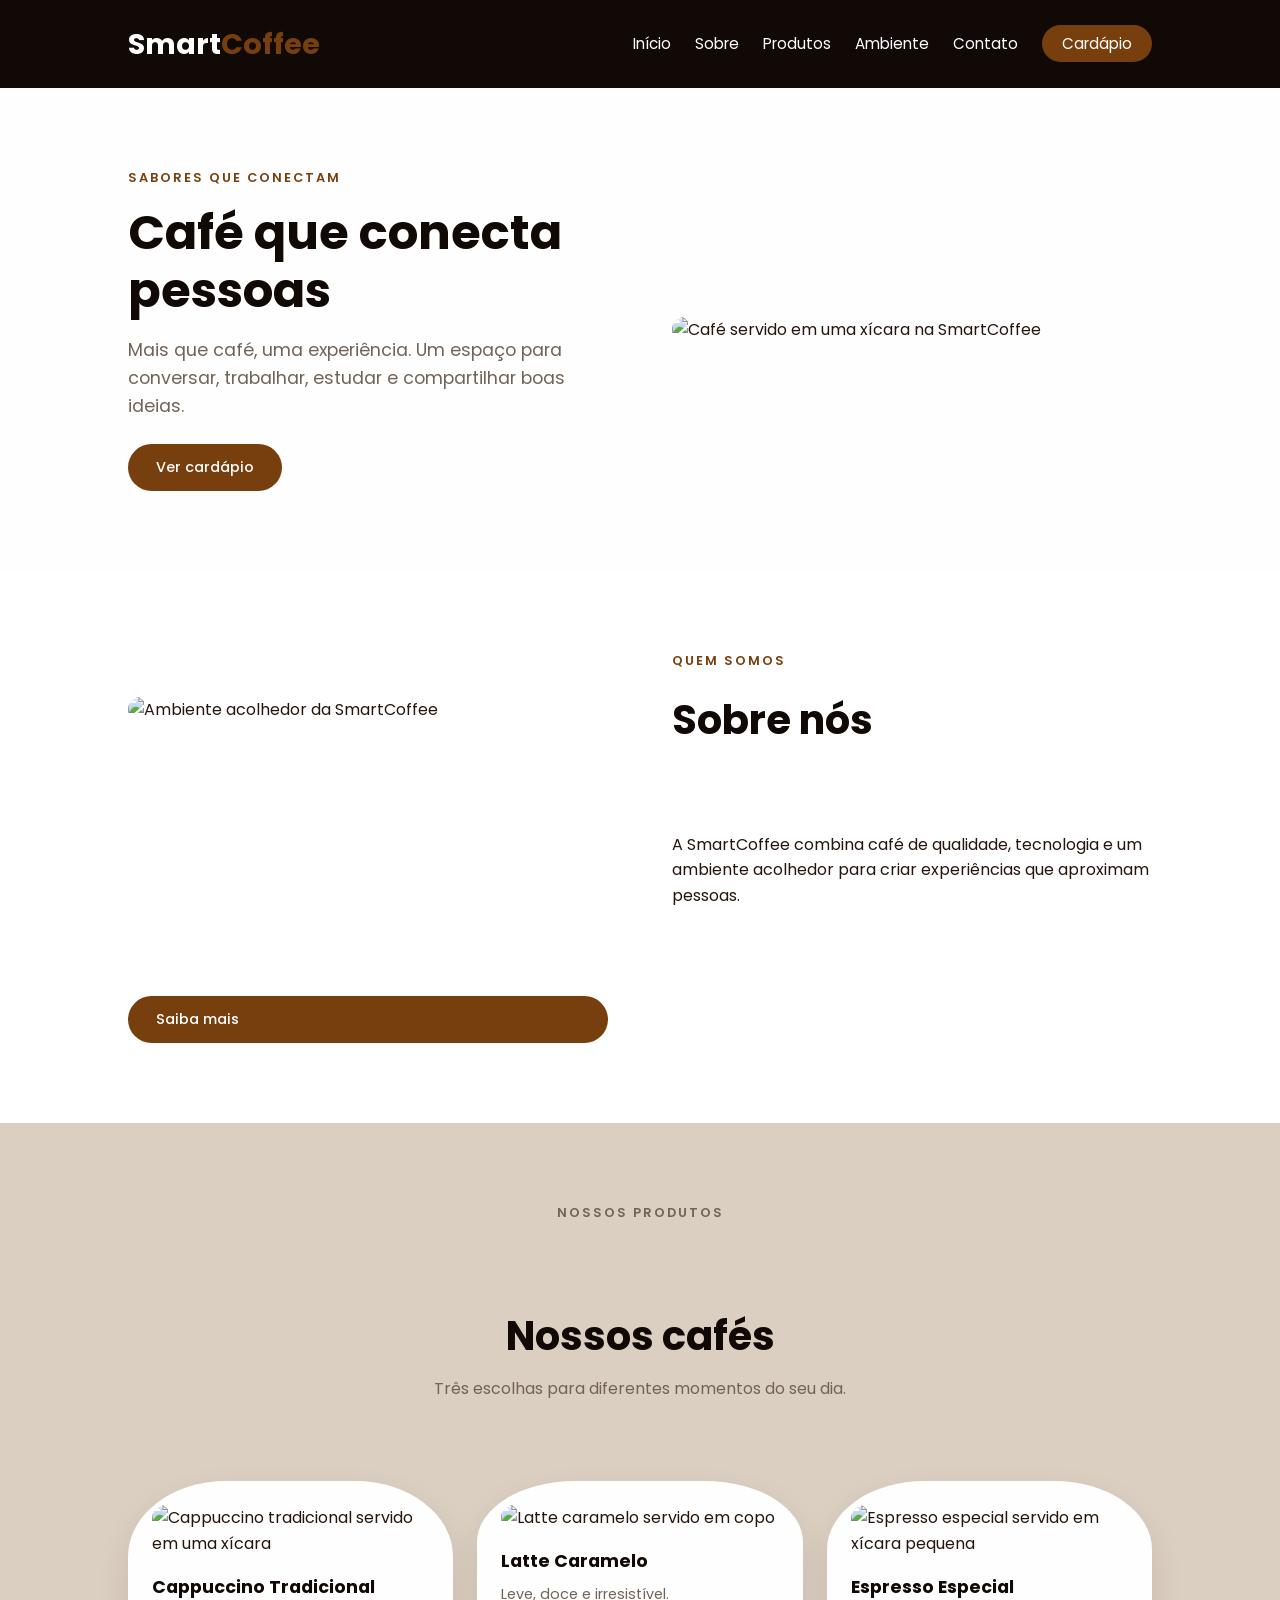
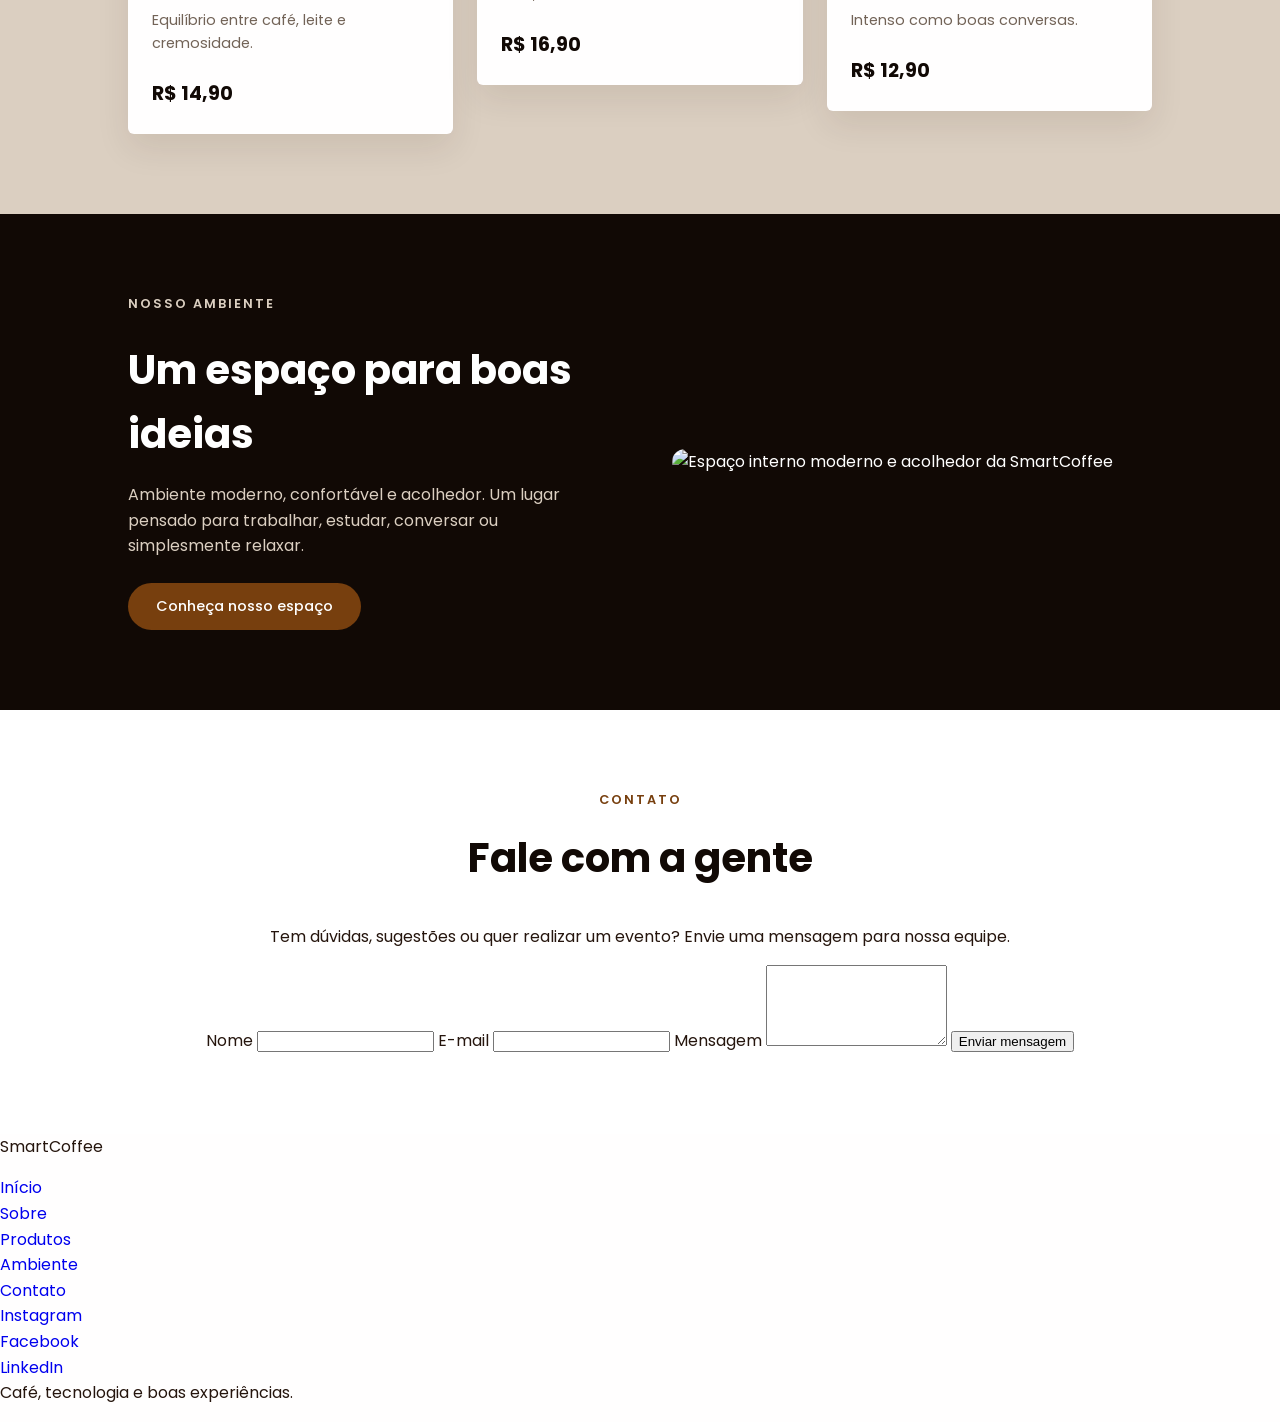
==== LIMA/AULA13/ENTREGASC/index.html @ c13f45ed "Add files via upload Ajustes 10/11/2026" ====
<!DOCTYPE html>
<html lang="pt-BR">

<head>
    <meta charset="UTF-8">

    <meta
        name="viewport"
        content="width=device-width, initial-scale=1.0"
    >
<link rel="stylesheet" href="style.css">
    <title>
        SmartCoffee | Café, tecnologia e boas experiências
    </title>

    <link
        rel="preconnect"
        href="https://fonts.googleapis.com"
    >

    <link
        rel="preconnect"
        href="https://fonts.gstatic.com"
        crossorigin
    >

    <link
        href="https://fonts.googleapis.com/css2?family=Poppins:wght@400;500;600;700&display=swap"
        rel="stylesheet"
    >

    <link
        rel="stylesheet"
        href="SmartCoffee_Final.css"
    >
</head>


<body>

    <header class="cabecalho-principal">

        <a
            class="marca"
            href="#inicio"
            aria-label="SmartCoffee - voltar ao início"
        >
            Smart<span>Coffee</span>
        </a>


        <nav aria-label="Navegação principal">

            <ul class="menu">

                <li>
                    <a href="#inicio">
                        Início
                    </a>
                </li>

                <li>
                    <a href="#sobre">
                        Sobre
                    </a>
                </li>

                <li>
                    <a href="#cafes">
                        Produtos
                    </a>
                </li>

                <li>
                    <a href="#ambiente">
                        Ambiente
                    </a>
                </li>

                <li>
                    <a href="#contato">
                        Contato
                    </a>
                </li>

                <li class="menu-destaque">
                    <a href="#cafes">
                        Cardápio
                    </a>
                </li>

            </ul>

        </nav>

    </header>


    <main>

        <section
            id="inicio"
            class="banner"
        >

            <header class="banner-conteudo">

                <p class="etiqueta">
                    Sabores que conectam
                </p>

                <h1>
                    Café que conecta pessoas
                </h1>

                <p class="banner-texto">
                    Mais que café, uma experiência.
                    Um espaço para conversar, trabalhar,
                    estudar e compartilhar boas ideias.
                </p>

                <a
                    href="#cafes"
                    class="botao-principal"
                >
                    Ver cardápio
                </a>

            </header>


            <figure class="banner-imagem">

                <img
                    src="img/cafe_servido.png"
                    alt="Café servido em uma xícara na SmartCoffee"
                >

            </figure>

        </section>


        <section
            id="sobre"
            class="sobre"
        >

            <figure class="sobre-imagem">

                <img
                    src="img/sobre.png"
                    alt="Ambiente acolhedor da SmartCoffee"
                >

            </figure>


            <header class="sobre-cabecalho">

                <p class="etiqueta">
                    Quem somos
                </p>

                <h2>
                    Sobre nós
                </h2>

            </header>


            <p class="sobre-texto">
                A SmartCoffee combina café de qualidade,
                tecnologia e um ambiente acolhedor para criar
                experiências que aproximam pessoas.
            </p>


            <a
                href="#ambiente"
                class="botao-secundario"
            >
                Saiba mais
            </a>

        </section>


        <section
            id="cafes"
            class="cafes"
        >

            <header class="cabecalho-secao">

                <p class="etiqueta">
                    Nossos produtos
                </p>

                <h2>
                    Nossos cafés
                </h2>

                <p>
                    Três escolhas para diferentes momentos
                    do seu dia.
                </p>

            </header>


            <ul class="lista-cafes">

                <li>

                    <article class="card-cafe">

                        <figure>

                            <img
                                src="img/capuccino.png"
                                alt="Cappuccino tradicional servido em uma xícara"
                            >

                        </figure>

                        <header>

                            <h3>
                                Cappuccino Tradicional
                            </h3>

                        </header>

                        <p>
                            Equilíbrio entre café,
                            leite e cremosidade.
                        </p>

                        <strong>
                            R$ 14,90
                        </strong>

                    </article>

                </li>


                <li>

                    <article class="card-cafe">

                        <figure>

                            <img
                                src="img/latte.png"
                                alt="Latte caramelo servido em copo"
                            >

                        </figure>

                        <header>

                            <h3>
                                Latte Caramelo
                            </h3>

                        </header>

                        <p>
                            Leve, doce e irresistível.
                        </p>

                        <strong>
                            R$ 16,90
                        </strong>

                    </article>

                </li>


                <li>

                    <article class="card-cafe">

                        <figure>

                            <img
                                src="img/espresso.png"
                                alt="Espresso especial servido em xícara pequena"
                            >

                        </figure>

                        <header>

                            <h3>
                                Espresso Especial
                            </h3>

                        </header>

                        <p>
                            Intenso como boas conversas.
                        </p>

                        <strong>
                            R$ 12,90
                        </strong>

                    </article>

                </li>

            </ul>

        </section>


        <section
            id="ambiente"
            class="ambiente"
        >

            <header class="ambiente-conteudo">

                <p class="etiqueta">
                    Nosso ambiente
                </p>

                <h2>
                    Um espaço para boas ideias
                </h2>

                <p>
                    Ambiente moderno, confortável e acolhedor.
                    Um lugar pensado para trabalhar, estudar,
                    conversar ou simplesmente relaxar.
                </p>

                <a
                    href="#contato"
                    class="botao-principal"
                >
                    Conheça nosso espaço
                </a>

            </header>


            <figure class="ambiente-imagem">

                <img
                    src="img/ambiente_imagem.png"
                    alt="Espaço interno moderno e acolhedor da SmartCoffee"
                >

            </figure>

        </section>


        <section
            id="contato"
            class="contato"
        >

            <header class="contato-cabecalho">

                <p class="etiqueta">
                    Contato
                </p>

                <h2>
                    Fale com a gente
                </h2>

                <p>
                    Tem dúvidas, sugestões ou quer realizar
                    um evento? Envie uma mensagem para nossa equipe.
                </p>

            </header>


            <form>

                <label for="nome">
                    Nome
                </label>

                <input
                    type="text"
                    id="nome"
                    name="nome"
                    autocomplete="name"
                    required
                >


                <label for="email">
                    E-mail
                </label>

                <input
                    type="email"
                    id="email"
                    name="email"
                    autocomplete="email"
                    required
                >


                <label for="mensagem">
                    Mensagem
                </label>

                <textarea
                    id="mensagem"
                    name="mensagem"
                    rows="5"
                    required
                ></textarea>


                <button type="submit">
                    Enviar mensagem
                </button>

            </form>

        </section>

    </main>


    <footer class="rodape">

        <p class="marca-rodape">
            Smart<span>Coffee</span>
        </p>


        <nav
            class="rodape-navegacao"
            aria-label="Navegação do rodapé"
        >

            <ul>

                <li>
                    <a href="#inicio">
                        Início
                    </a>
                </li>

                <li>
                    <a href="#sobre">
                        Sobre
                    </a>
                </li>

                <li>
                    <a href="#cafes">
                        Produtos
                    </a>
                </li>

                <li>
                    <a href="#ambiente">
                        Ambiente
                    </a>
                </li>

                <li>
                    <a href="#contato">
                        Contato
                    </a>
                </li>

            </ul>

        </nav>


        <nav
            class="redes-sociais"
            aria-label="Redes sociais"
        >

            <ul>

                <li>
                    <a href="#">
                        Instagram
                    </a>
                </li>

                <li>
                    <a href="#">
                        Facebook
                    </a>
                </li>

                <li>
                    <a href="#">
                        LinkedIn
                    </a>
                </li>

            </ul>

        </nav>


        <p class="frase-rodape">
            Café, tecnologia e boas experiências.
        </p>

    </footer>

</body>

</html>
---- LIMA/AULA13/ENTREGASC/style.css ----
:root {
    /* Paleta de cores do SmartCoffee */
    --espresso: #110905;
    --cafe: #2b1204;
    --caramelo: #773f0e;
    --creme: #dbcfc1;
    --marfim: #fffefe;
    --taupe: #726357;
    --texto: #25150d;
    --branco: #FFFFFF;

    /* Definições complementares de borda, sombra, raio e espaçamento */
    --borda: #E7D8C8;
    --sombra: 0 14px 34px rgba(43,23,13,0.09);
    --sombra-hover: 0 18px 42px rgba(43,23,13,0.14);
    --raio: 14px;
    --espaco-peq: 8px;
    --espaco-medio: 16px;
    --espaco-grande: 24px;
    --espaco-egrande: 40px;
    --espaco-xgrande: 64px;
    --espaco-xxgrande: 80px;
}

/* Configuração principal - reset inicial de layout */
* {
    box-sizing: border-box;
}

html {
    scroll-behavior: smooth;
}

body {
    margin: 0;
    font-family: "Poppins", Arial, Helvetica, sans-serif;
    color: var(--texto);
    background-color: var(--marfim);
    line-height: 1.6;
}

img {
    display: block;
    width: 100%;
    border-radius: var(--raio);
}

figure {
    margin: 0;
}

a {
    text-decoration: none;
}

ul {
    margin: 0;
    padding: 0;
    list-style: none;
}

h1, h2, h3, p {
    margin-top: 0;
}

/* Estilização das tags pequenas (ex: Sabores que conectam) */
.etiqueta {
    font-size: 0.8rem;
    text-transform: uppercase;
    letter-spacing: 2px;
    color: var(--caramelo);
    font-weight: 600;
    margin-bottom: var(--espaco-medio);
}

/* Estilos de Botão */
.botao-principal, .botao-secundario {
    display: inline-block;
    background-color: var(--caramelo);
    color: var(--branco);
    padding: 12px 28px;
    border-radius: 25px;
    font-weight: 500;
    font-size: 0.9rem;
    transition: background-color 0.2s ease;
}

.botao-principal:hover, .botao-secundario:hover {
    background-color: var(--cafe);
}

/* Transformação do item de menu "Cardápio" em botão */
.menu-destaque a {
    background-color: var(--caramelo);
    color: var(--branco) !important;
    padding: 8px 20px;
    border-radius: 25px;
    font-weight: 500;
}

.menu-destaque a:hover {
    background-color: var(--cafe);
}

/* Cabeçalho do site */
.cabecalho-principal {
    min-height: 88px;
    display: flex;
    justify-content: space-between;
    align-items: center;
    gap: var(--espaco-medio);
    padding: 16px max(10vw, 24px);
    background-color: var(--espresso);
}

.marca {
    color: var(--branco);
    font-size: 1.8rem;
    font-weight: 700;
    line-height: 1;
}

.marca span {
    color: var(--caramelo);
}

.menu {
    display: flex;
    align-items: center;
    gap: var(--espaco-grande);
}

.menu a {
    color: var(--branco);
    font-size: 0.95rem;
    font-weight: 400;
    transition: color 0.2s ease;
}

.menu a:hover {
    color: var(--creme);
}

/* Definição de layout padrão de duas colunas em Grid */
.banner, .sobre, .ambiente {
    padding: var(--espaco-xxgrande) max(10vw, 24px);
    display: grid;
    grid-template-columns: 1fr 1fr;
    align-items: center;
    gap: var(--espaco-xgrande);
}

/* SEÇÃO 1: Início / Banner (Fundo Marfim) */
.banner {
    background-color: var(--marfim);
}

.banner h1 {
    font-size: 3rem;
    color: var(--espresso);
    line-height: 1.2;
    margin-bottom: var(--espaco-medio);
}

.banner-texto {
    color: var(--taupe);
    font-size: 1.1rem;
    margin-bottom: var(--espaco-grande);
}

/* SEÇÃO 2: Sobre Nós (Fundo Branco) */
.sobre {
    background-color: var(--branco);
}

.sobre h2 {
    font-size: 2.5rem;
    color: var(--espresso);
    margin-bottom: var(--espaco-medio);
}

.sobre-texto {
    grid-column: 2; /* Mantém o texto alinhado na segunda coluna abaixo do título */
    color: var(--texto);
    margin-bottom: var(--espaco-grande);
}

/* SEÇÃO 3: Nossos Cafés (Fundo Creme) */
.cafes {
    background-color: var(--creme);
    padding: var(--espaco-xxgrande) max(10vw, 24px);
    text-align: center;
}

.cabecalho-secao h2 {
    font-size: 2.5rem;
    color: var(--espresso);
    margin-bottom: var(--espaco-peq);
}

.cabecalho-secao p {
    color: var(--taupe);
    margin-bottom: var(--espaco-xxgrande);
}

/* Grid de 3 colunas para os cards de produtos */
.lista-cafes {
    display: grid;
    grid-template-columns: repeat(3, 1fr);
    gap: var(--espaco-grande);
}

/* Card de Produto Individual */
.card-cafe {
    background-color: var(--marfim);
    padding: var(--espaco-grande);
    border-radius: var(--raio);
    border-radius: 30% 30% 6px 6px; /* Bordas arredondadas apenas na parte superior */
    box-shadow: var(--sombra);
    text-align: left;
    transition: transform 0.2s ease, box-shadow 0.2s ease;
}

.card-cafe:hover {
    transform: translateY(-5px);
    box-shadow: var(--sombra-hover);
}

.card-cafe figure {
    margin-bottom: var(--espaco-medio);
}

.card-cafe h3 {
    font-size: 1.1rem;
    color: var(--espresso);
    margin-bottom: var(--espaco-peq);
}

.card-cafe p {
    font-size: 0.9rem;
    color: var(--taupe);
    margin-bottom: var(--espaco-grande);
}

.card-cafe strong {
    display: block;
    font-size: 1.2rem;
    font-weight: 700;
    color: var(--espresso);
}

/* SEÇÃO 4: Nosso Ambiente (Fundo Espresso Escuro) */
.ambiente {
    background-color: var(--espresso);
    color: var(--branco);
}

.ambiente h2 {
    font-size: 2.5rem;
    color: var(--branco);
    margin-bottom: var(--espaco-medio);
}

.ambiente p {
    color: var(--creme);
    margin-bottom: var(--espaco-grande);
}

/* SEÇÃO 5: Contato (Fundo Branco opcional se quiser estilizar) */
.contato {
    background-color: var(--branco);
    padding: var(--espaco-xxgrande) max(10vw, 24px);
    text-align: center;
}

.contato h2 {
    font-size: 2.5rem;
    color: var(--espresso);
}

/* Responsividade para Celulares e Telas Menores */
@media (max-width: 768px) {
    .cabecalho-principal {
        flex-direction: column;
        gap: var(--espaco-grande);
    }
    
    .banner, .sobre, .ambiente {
        grid-template-columns: 1fr;
        gap: var(--espaco-grande);
        text-align: center;
    }

    .sobre-imagem {
        grid-row: 1; /* Faz a imagem do sobre subir primeiro no mobile */
    }

    .sobre-texto {
        grid-column: 1;
    }

    .lista-cafes {
        grid-template-columns: 1fr;
    }
}
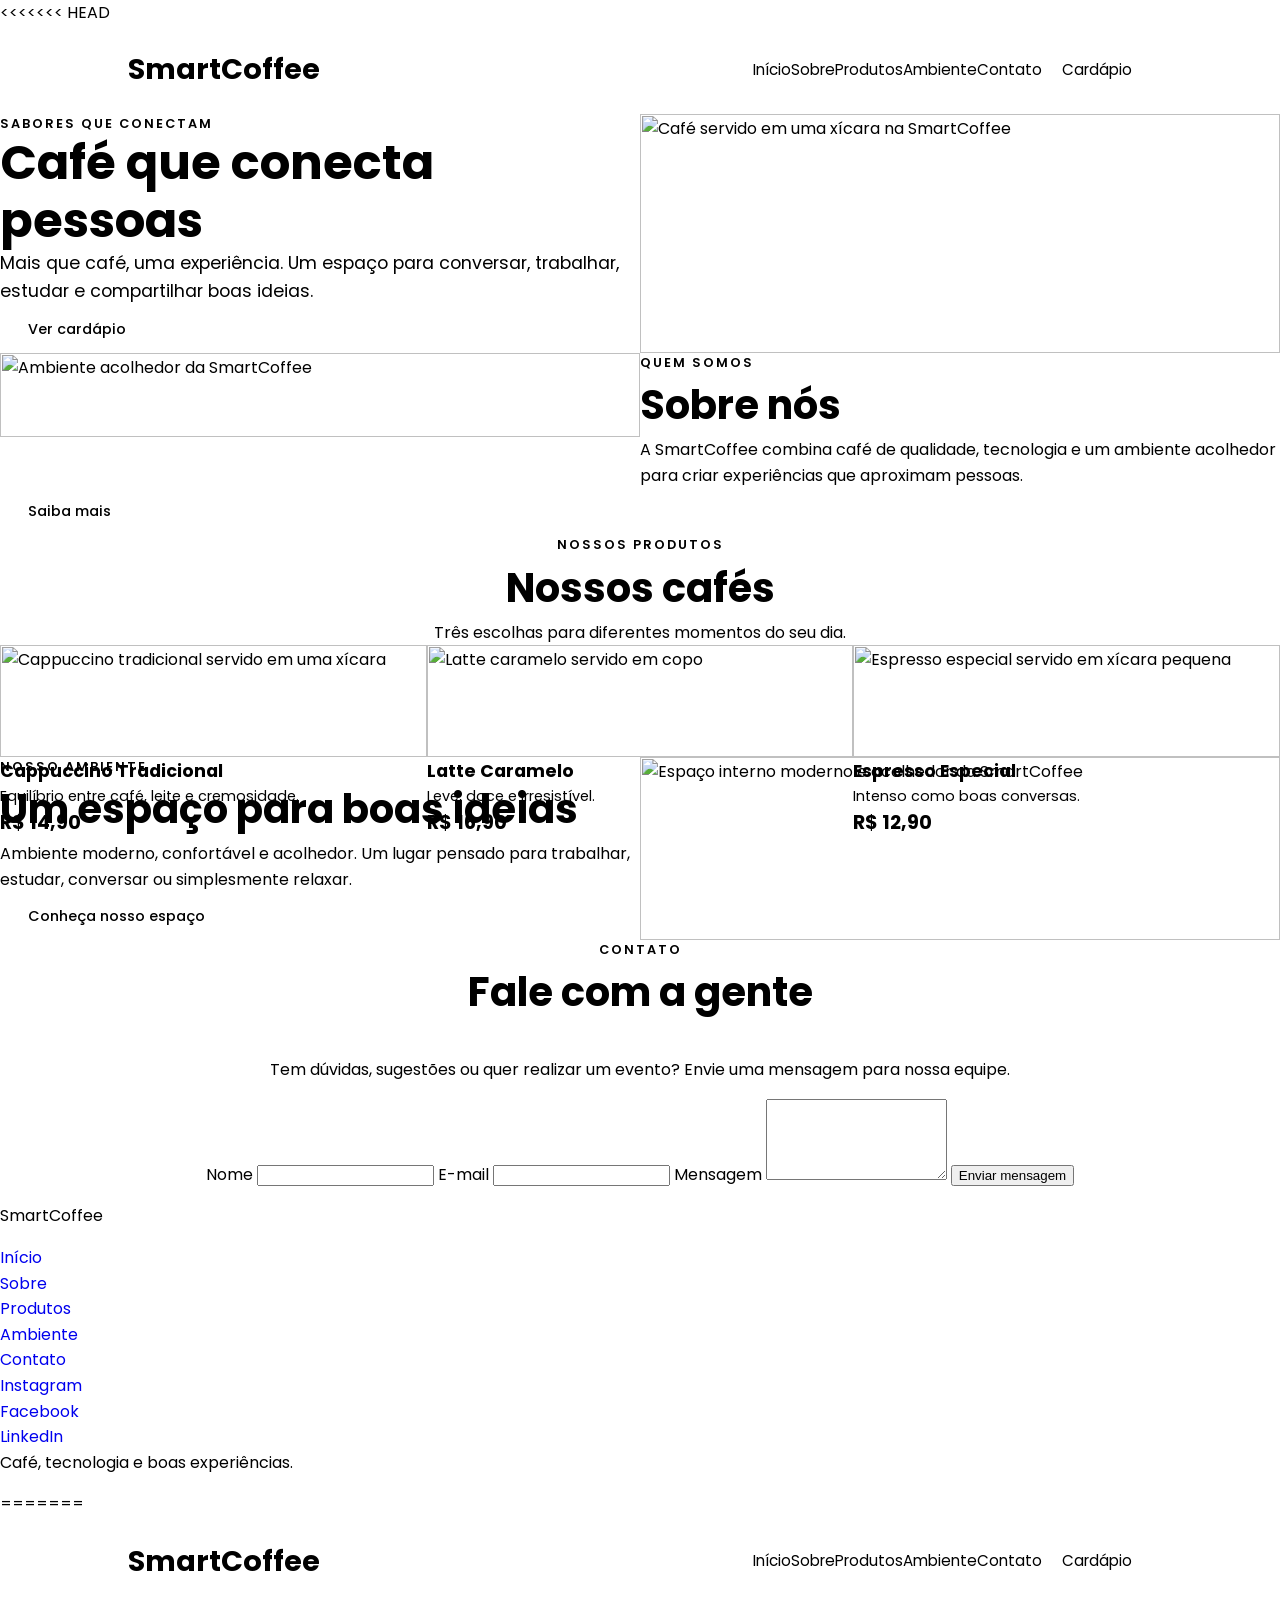
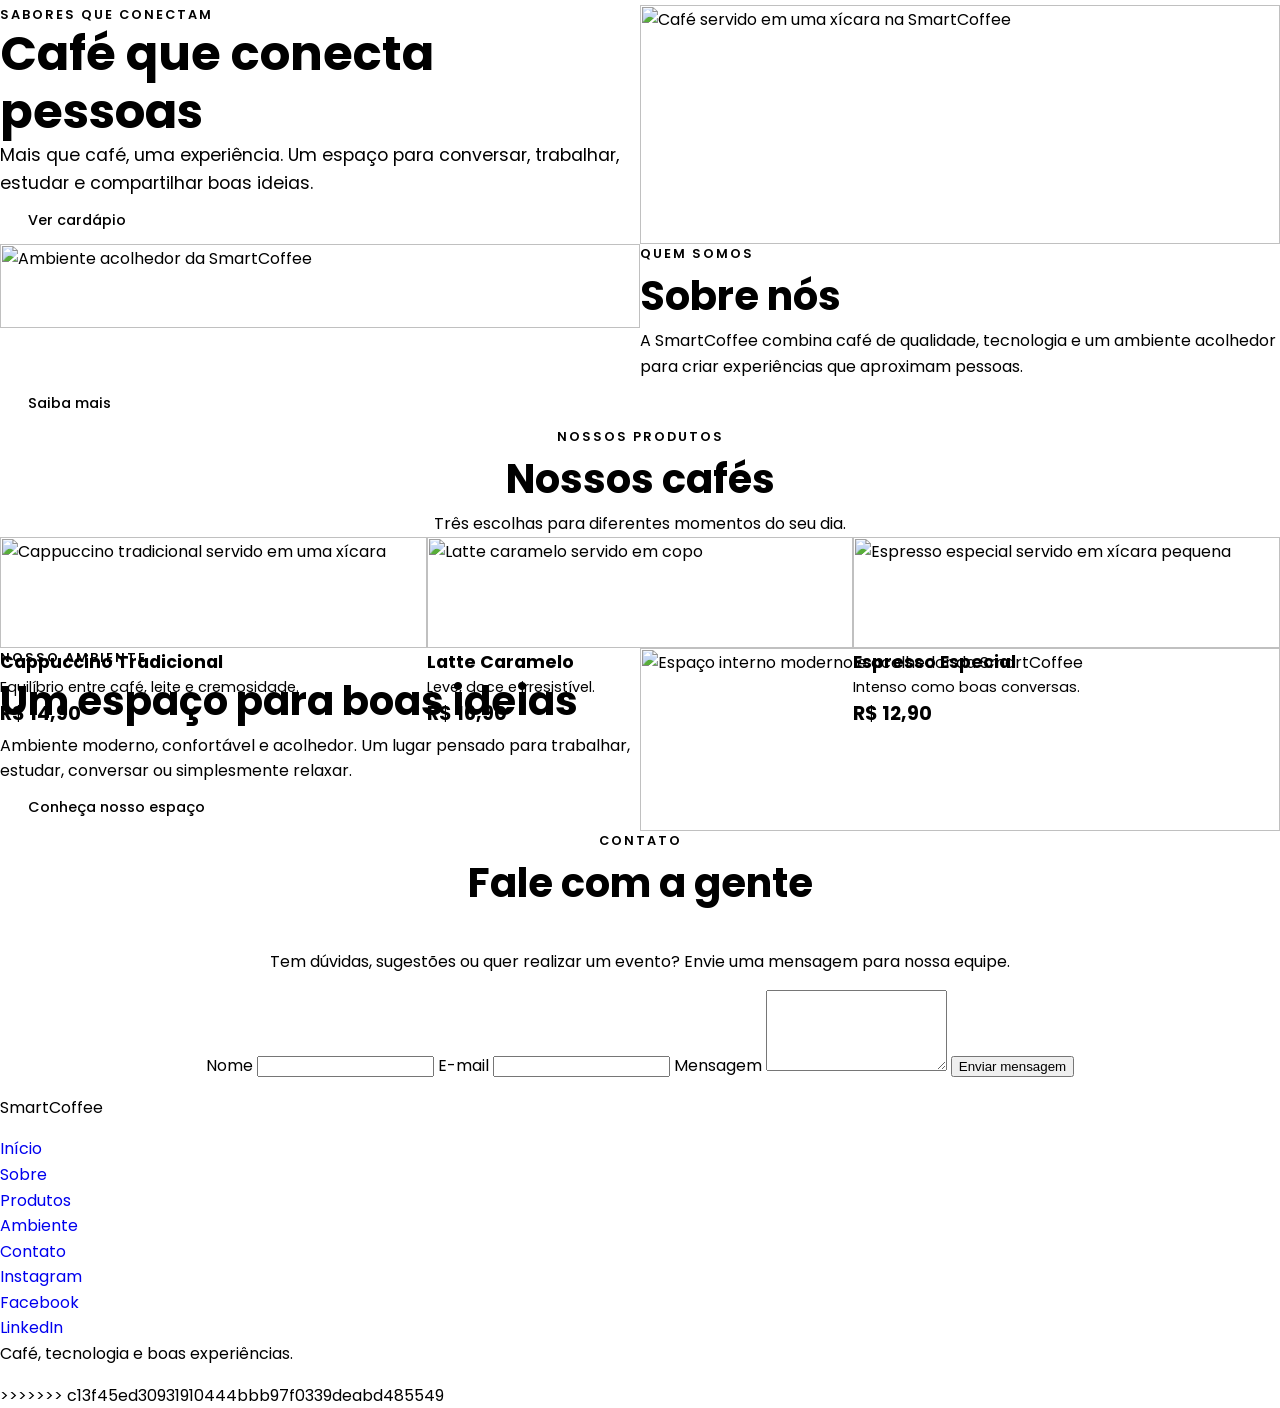
==== commit 497be09b: "Merge branch 'main' of https://github.com/Adryan-dry/Segundo_Termo" ====
--- a/LIMA/AULA13/ENTREGASC/index.html
+++ b/LIMA/AULA13/ENTREGASC/index.html
@@ -1,525 +1,1052 @@
-<!DOCTYPE html>
-<html lang="pt-BR">
-
-<head>
-    <meta charset="UTF-8">
-
-    <meta
-        name="viewport"
-        content="width=device-width, initial-scale=1.0"
-    >
-<link rel="stylesheet" href="style.css">
-    <title>
-        SmartCoffee | Café, tecnologia e boas experiências
-    </title>
-
-    <link
-        rel="preconnect"
-        href="https://fonts.googleapis.com"
-    >
-
-    <link
-        rel="preconnect"
-        href="https://fonts.gstatic.com"
-        crossorigin
-    >
-
-    <link
-        href="https://fonts.googleapis.com/css2?family=Poppins:wght@400;500;600;700&display=swap"
-        rel="stylesheet"
-    >
-
-    <link
-        rel="stylesheet"
-        href="SmartCoffee_Final.css"
-    >
-</head>
-
-
-<body>
-
-    <header class="cabecalho-principal">
-
-        <a
-            class="marca"
-            href="#inicio"
-            aria-label="SmartCoffee - voltar ao início"
-        >
-            Smart<span>Coffee</span>
-        </a>
-
-
-        <nav aria-label="Navegação principal">
-
-            <ul class="menu">
-
-                <li>
-                    <a href="#inicio">
-                        Início
-                    </a>
-                </li>
-
-                <li>
-                    <a href="#sobre">
-                        Sobre
-                    </a>
-                </li>
-
-                <li>
-                    <a href="#cafes">
-                        Produtos
-                    </a>
-                </li>
-
-                <li>
-                    <a href="#ambiente">
-                        Ambiente
-                    </a>
-                </li>
-
-                <li>
-                    <a href="#contato">
-                        Contato
-                    </a>
-                </li>
-
-                <li class="menu-destaque">
-                    <a href="#cafes">
-                        Cardápio
-                    </a>
-                </li>
-
-            </ul>
-
-        </nav>
-
-    </header>
-
-
-    <main>
-
-        <section
-            id="inicio"
-            class="banner"
-        >
-
-            <header class="banner-conteudo">
-
-                <p class="etiqueta">
-                    Sabores que conectam
-                </p>
-
-                <h1>
-                    Café que conecta pessoas
-                </h1>
-
-                <p class="banner-texto">
-                    Mais que café, uma experiência.
-                    Um espaço para conversar, trabalhar,
-                    estudar e compartilhar boas ideias.
-                </p>
-
-                <a
-                    href="#cafes"
-                    class="botao-principal"
-                >
-                    Ver cardápio
-                </a>
-
-            </header>
-
-
-            <figure class="banner-imagem">
-
-                <img
-                    src="img/cafe_servido.png"
-                    alt="Café servido em uma xícara na SmartCoffee"
-                >
-
-            </figure>
-
-        </section>
-
-
-        <section
-            id="sobre"
-            class="sobre"
-        >
-
-            <figure class="sobre-imagem">
-
-                <img
-                    src="img/sobre.png"
-                    alt="Ambiente acolhedor da SmartCoffee"
-                >
-
-            </figure>
-
-
-            <header class="sobre-cabecalho">
-
-                <p class="etiqueta">
-                    Quem somos
-                </p>
-
-                <h2>
-                    Sobre nós
-                </h2>
-
-            </header>
-
-
-            <p class="sobre-texto">
-                A SmartCoffee combina café de qualidade,
-                tecnologia e um ambiente acolhedor para criar
-                experiências que aproximam pessoas.
-            </p>
-
-
-            <a
-                href="#ambiente"
-                class="botao-secundario"
-            >
-                Saiba mais
-            </a>
-
-        </section>
-
-
-        <section
-            id="cafes"
-            class="cafes"
-        >
-
-            <header class="cabecalho-secao">
-
-                <p class="etiqueta">
-                    Nossos produtos
-                </p>
-
-                <h2>
-                    Nossos cafés
-                </h2>
-
-                <p>
-                    Três escolhas para diferentes momentos
-                    do seu dia.
-                </p>
-
-            </header>
-
-
-            <ul class="lista-cafes">
-
-                <li>
-
-                    <article class="card-cafe">
-
-                        <figure>
-
-                            <img
-                                src="img/capuccino.png"
-                                alt="Cappuccino tradicional servido em uma xícara"
-                            >
-
-                        </figure>
-
-                        <header>
-
-                            <h3>
-                                Cappuccino Tradicional
-                            </h3>
-
-                        </header>
-
-                        <p>
-                            Equilíbrio entre café,
-                            leite e cremosidade.
-                        </p>
-
-                        <strong>
-                            R$ 14,90
-                        </strong>
-
-                    </article>
-
-                </li>
-
-
-                <li>
-
-                    <article class="card-cafe">
-
-                        <figure>
-
-                            <img
-                                src="img/latte.png"
-                                alt="Latte caramelo servido em copo"
-                            >
-
-                        </figure>
-
-                        <header>
-
-                            <h3>
-                                Latte Caramelo
-                            </h3>
-
-                        </header>
-
-                        <p>
-                            Leve, doce e irresistível.
-                        </p>
-
-                        <strong>
-                            R$ 16,90
-                        </strong>
-
-                    </article>
-
-                </li>
-
-
-                <li>
-
-                    <article class="card-cafe">
-
-                        <figure>
-
-                            <img
-                                src="img/espresso.png"
-                                alt="Espresso especial servido em xícara pequena"
-                            >
-
-                        </figure>
-
-                        <header>
-
-                            <h3>
-                                Espresso Especial
-                            </h3>
-
-                        </header>
-
-                        <p>
-                            Intenso como boas conversas.
-                        </p>
-
-                        <strong>
-                            R$ 12,90
-                        </strong>
-
-                    </article>
-
-                </li>
-
-            </ul>
-
-        </section>
-
-
-        <section
-            id="ambiente"
-            class="ambiente"
-        >
-
-            <header class="ambiente-conteudo">
-
-                <p class="etiqueta">
-                    Nosso ambiente
-                </p>
-
-                <h2>
-                    Um espaço para boas ideias
-                </h2>
-
-                <p>
-                    Ambiente moderno, confortável e acolhedor.
-                    Um lugar pensado para trabalhar, estudar,
-                    conversar ou simplesmente relaxar.
-                </p>
-
-                <a
-                    href="#contato"
-                    class="botao-principal"
-                >
-                    Conheça nosso espaço
-                </a>
-
-            </header>
-
-
-            <figure class="ambiente-imagem">
-
-                <img
-                    src="img/ambiente_imagem.png"
-                    alt="Espaço interno moderno e acolhedor da SmartCoffee"
-                >
-
-            </figure>
-
-        </section>
-
-
-        <section
-            id="contato"
-            class="contato"
-        >
-
-            <header class="contato-cabecalho">
-
-                <p class="etiqueta">
-                    Contato
-                </p>
-
-                <h2>
-                    Fale com a gente
-                </h2>
-
-                <p>
-                    Tem dúvidas, sugestões ou quer realizar
-                    um evento? Envie uma mensagem para nossa equipe.
-                </p>
-
-            </header>
-
-
-            <form>
-
-                <label for="nome">
-                    Nome
-                </label>
-
-                <input
-                    type="text"
-                    id="nome"
-                    name="nome"
-                    autocomplete="name"
-                    required
-                >
-
-
-                <label for="email">
-                    E-mail
-                </label>
-
-                <input
-                    type="email"
-                    id="email"
-                    name="email"
-                    autocomplete="email"
-                    required
-                >
-
-
-                <label for="mensagem">
-                    Mensagem
-                </label>
-
-                <textarea
-                    id="mensagem"
-                    name="mensagem"
-                    rows="5"
-                    required
-                ></textarea>
-
-
-                <button type="submit">
-                    Enviar mensagem
-                </button>
-
-            </form>
-
-        </section>
-
-    </main>
-
-
-    <footer class="rodape">
-
-        <p class="marca-rodape">
-            Smart<span>Coffee</span>
-        </p>
-
-
-        <nav
-            class="rodape-navegacao"
-            aria-label="Navegação do rodapé"
-        >
-
-            <ul>
-
-                <li>
-                    <a href="#inicio">
-                        Início
-                    </a>
-                </li>
-
-                <li>
-                    <a href="#sobre">
-                        Sobre
-                    </a>
-                </li>
-
-                <li>
-                    <a href="#cafes">
-                        Produtos
-                    </a>
-                </li>
-
-                <li>
-                    <a href="#ambiente">
-                        Ambiente
-                    </a>
-                </li>
-
-                <li>
-                    <a href="#contato">
-                        Contato
-                    </a>
-                </li>
-
-            </ul>
-
-        </nav>
-
-
-        <nav
-            class="redes-sociais"
-            aria-label="Redes sociais"
-        >
-
-            <ul>
-
-                <li>
-                    <a href="#">
-                        Instagram
-                    </a>
-                </li>
-
-                <li>
-                    <a href="#">
-                        Facebook
-                    </a>
-                </li>
-
-                <li>
-                    <a href="#">
-                        LinkedIn
-                    </a>
-                </li>
-
-            </ul>
-
-        </nav>
-
-
-        <p class="frase-rodape">
-            Café, tecnologia e boas experiências.
-        </p>
-
-    </footer>
-
-</body>
-
+<<<<<<< HEAD
+<!DOCTYPE html>
+<html lang="pt-BR">
+
+<head>
+    <meta charset="UTF-8">
+
+    <meta
+        name="viewport"
+        content="width=device-width, initial-scale=1.0"
+    >
+<link rel="stylesheet" href="style.css">
+    <title>
+        SmartCoffee | Café, tecnologia e boas experiências
+    </title>
+
+    <link
+        rel="preconnect"
+        href="https://fonts.googleapis.com"
+    >
+
+    <link
+        rel="preconnect"
+        href="https://fonts.gstatic.com"
+        crossorigin
+    >
+
+    <link
+        href="https://fonts.googleapis.com/css2?family=Poppins:wght@400;500;600;700&display=swap"
+        rel="stylesheet"
+    >
+
+    <link
+        rel="stylesheet"
+        href="SmartCoffee_Final.css"
+    >
+</head>
+
+
+<body>
+
+    <header class="cabecalho-principal">
+
+        <a
+            class="marca"
+            href="#inicio"
+            aria-label="SmartCoffee - voltar ao início"
+        >
+            Smart<span>Coffee</span>
+        </a>
+
+
+        <nav aria-label="Navegação principal">
+
+            <ul class="menu">
+
+                <li>
+                    <a href="#inicio">
+                        Início
+                    </a>
+                </li>
+
+                <li>
+                    <a href="#sobre">
+                        Sobre
+                    </a>
+                </li>
+
+                <li>
+                    <a href="#cafes">
+                        Produtos
+                    </a>
+                </li>
+
+                <li>
+                    <a href="#ambiente">
+                        Ambiente
+                    </a>
+                </li>
+
+                <li>
+                    <a href="#contato">
+                        Contato
+                    </a>
+                </li>
+
+                <li class="menu-destaque">
+                    <a href="#cafes">
+                        Cardápio
+                    </a>
+                </li>
+
+            </ul>
+
+        </nav>
+
+    </header>
+
+
+    <main>
+
+        <section
+            id="inicio"
+            class="banner"
+        >
+
+            <header class="banner-conteudo">
+
+                <p class="etiqueta">
+                    Sabores que conectam
+                </p>
+
+                <h1>
+                    Café que conecta pessoas
+                </h1>
+
+                <p class="banner-texto">
+                    Mais que café, uma experiência.
+                    Um espaço para conversar, trabalhar,
+                    estudar e compartilhar boas ideias.
+                </p>
+
+                <a
+                    href="#cafes"
+                    class="botao-principal"
+                >
+                    Ver cardápio
+                </a>
+
+            </header>
+
+
+            <figure class="banner-imagem">
+
+                <img
+                    src="img/cafe_servido.png"
+                    alt="Café servido em uma xícara na SmartCoffee"
+                >
+
+            </figure>
+
+        </section>
+
+
+        <section
+            id="sobre"
+            class="sobre"
+        >
+
+            <figure class="sobre-imagem">
+
+                <img
+                    src="img/sobre.png"
+                    alt="Ambiente acolhedor da SmartCoffee"
+                >
+
+            </figure>
+
+
+            <header class="sobre-cabecalho">
+
+                <p class="etiqueta">
+                    Quem somos
+                </p>
+
+                <h2>
+                    Sobre nós
+                </h2>
+
+            </header>
+
+
+            <p class="sobre-texto">
+                A SmartCoffee combina café de qualidade,
+                tecnologia e um ambiente acolhedor para criar
+                experiências que aproximam pessoas.
+            </p>
+
+
+            <a
+                href="#ambiente"
+                class="botao-secundario"
+            >
+                Saiba mais
+            </a>
+
+        </section>
+
+
+        <section
+            id="cafes"
+            class="cafes"
+        >
+
+            <header class="cabecalho-secao">
+
+                <p class="etiqueta">
+                    Nossos produtos
+                </p>
+
+                <h2>
+                    Nossos cafés
+                </h2>
+
+                <p>
+                    Três escolhas para diferentes momentos
+                    do seu dia.
+                </p>
+
+            </header>
+
+
+            <ul class="lista-cafes">
+
+                <li>
+
+                    <article class="card-cafe">
+
+                        <figure>
+
+                            <img
+                                src="img/capuccino.png"
+                                alt="Cappuccino tradicional servido em uma xícara"
+                            >
+
+                        </figure>
+
+                        <header>
+
+                            <h3>
+                                Cappuccino Tradicional
+                            </h3>
+
+                        </header>
+
+                        <p>
+                            Equilíbrio entre café,
+                            leite e cremosidade.
+                        </p>
+
+                        <strong>
+                            R$ 14,90
+                        </strong>
+
+                    </article>
+
+                </li>
+
+
+                <li>
+
+                    <article class="card-cafe">
+
+                        <figure>
+
+                            <img
+                                src="img/latte.png"
+                                alt="Latte caramelo servido em copo"
+                            >
+
+                        </figure>
+
+                        <header>
+
+                            <h3>
+                                Latte Caramelo
+                            </h3>
+
+                        </header>
+
+                        <p>
+                            Leve, doce e irresistível.
+                        </p>
+
+                        <strong>
+                            R$ 16,90
+                        </strong>
+
+                    </article>
+
+                </li>
+
+
+                <li>
+
+                    <article class="card-cafe">
+
+                        <figure>
+
+                            <img
+                                src="img/espresso.png"
+                                alt="Espresso especial servido em xícara pequena"
+                            >
+
+                        </figure>
+
+                        <header>
+
+                            <h3>
+                                Espresso Especial
+                            </h3>
+
+                        </header>
+
+                        <p>
+                            Intenso como boas conversas.
+                        </p>
+
+                        <strong>
+                            R$ 12,90
+                        </strong>
+
+                    </article>
+
+                </li>
+
+            </ul>
+
+        </section>
+
+
+        <section
+            id="ambiente"
+            class="ambiente"
+        >
+
+            <header class="ambiente-conteudo">
+
+                <p class="etiqueta">
+                    Nosso ambiente
+                </p>
+
+                <h2>
+                    Um espaço para boas ideias
+                </h2>
+
+                <p>
+                    Ambiente moderno, confortável e acolhedor.
+                    Um lugar pensado para trabalhar, estudar,
+                    conversar ou simplesmente relaxar.
+                </p>
+
+                <a
+                    href="#contato"
+                    class="botao-principal"
+                >
+                    Conheça nosso espaço
+                </a>
+
+            </header>
+
+
+            <figure class="ambiente-imagem">
+
+                <img
+                    src="img/ambiente_imagem.png"
+                    alt="Espaço interno moderno e acolhedor da SmartCoffee"
+                >
+
+            </figure>
+
+        </section>
+
+
+        <section
+            id="contato"
+            class="contato"
+        >
+
+            <header class="contato-cabecalho">
+
+                <p class="etiqueta">
+                    Contato
+                </p>
+
+                <h2>
+                    Fale com a gente
+                </h2>
+
+                <p>
+                    Tem dúvidas, sugestões ou quer realizar
+                    um evento? Envie uma mensagem para nossa equipe.
+                </p>
+
+            </header>
+
+
+            <form>
+
+                <label for="nome">
+                    Nome
+                </label>
+
+                <input
+                    type="text"
+                    id="nome"
+                    name="nome"
+                    autocomplete="name"
+                    required
+                >
+
+
+                <label for="email">
+                    E-mail
+                </label>
+
+                <input
+                    type="email"
+                    id="email"
+                    name="email"
+                    autocomplete="email"
+                    required
+                >
+
+
+                <label for="mensagem">
+                    Mensagem
+                </label>
+
+                <textarea
+                    id="mensagem"
+                    name="mensagem"
+                    rows="5"
+                    required
+                ></textarea>
+
+
+                <button type="submit">
+                    Enviar mensagem
+                </button>
+
+            </form>
+
+        </section>
+
+    </main>
+
+
+    <footer class="rodape">
+
+        <p class="marca-rodape">
+            Smart<span>Coffee</span>
+        </p>
+
+
+        <nav
+            class="rodape-navegacao"
+            aria-label="Navegação do rodapé"
+        >
+
+            <ul>
+
+                <li>
+                    <a href="#inicio">
+                        Início
+                    </a>
+                </li>
+
+                <li>
+                    <a href="#sobre">
+                        Sobre
+                    </a>
+                </li>
+
+                <li>
+                    <a href="#cafes">
+                        Produtos
+                    </a>
+                </li>
+
+                <li>
+                    <a href="#ambiente">
+                        Ambiente
+                    </a>
+                </li>
+
+                <li>
+                    <a href="#contato">
+                        Contato
+                    </a>
+                </li>
+
+            </ul>
+
+        </nav>
+
+
+        <nav
+            class="redes-sociais"
+            aria-label="Redes sociais"
+        >
+
+            <ul>
+
+                <li>
+                    <a href="#">
+                        Instagram
+                    </a>
+                </li>
+
+                <li>
+                    <a href="#">
+                        Facebook
+                    </a>
+                </li>
+
+                <li>
+                    <a href="#">
+                        LinkedIn
+                    </a>
+                </li>
+
+            </ul>
+
+        </nav>
+
+
+        <p class="frase-rodape">
+            Café, tecnologia e boas experiências.
+        </p>
+
+    </footer>
+
+</body>
+
+=======
+<!DOCTYPE html>
+<html lang="pt-BR">
+
+<head>
+    <meta charset="UTF-8">
+
+    <meta
+        name="viewport"
+        content="width=device-width, initial-scale=1.0"
+    >
+<link rel="stylesheet" href="style.css">
+    <title>
+        SmartCoffee | Café, tecnologia e boas experiências
+    </title>
+
+    <link
+        rel="preconnect"
+        href="https://fonts.googleapis.com"
+    >
+
+    <link
+        rel="preconnect"
+        href="https://fonts.gstatic.com"
+        crossorigin
+    >
+
+    <link
+        href="https://fonts.googleapis.com/css2?family=Poppins:wght@400;500;600;700&display=swap"
+        rel="stylesheet"
+    >
+
+    <link
+        rel="stylesheet"
+        href="SmartCoffee_Final.css"
+    >
+</head>
+
+
+<body>
+
+    <header class="cabecalho-principal">
+
+        <a
+            class="marca"
+            href="#inicio"
+            aria-label="SmartCoffee - voltar ao início"
+        >
+            Smart<span>Coffee</span>
+        </a>
+
+
+        <nav aria-label="Navegação principal">
+
+            <ul class="menu">
+
+                <li>
+                    <a href="#inicio">
+                        Início
+                    </a>
+                </li>
+
+                <li>
+                    <a href="#sobre">
+                        Sobre
+                    </a>
+                </li>
+
+                <li>
+                    <a href="#cafes">
+                        Produtos
+                    </a>
+                </li>
+
+                <li>
+                    <a href="#ambiente">
+                        Ambiente
+                    </a>
+                </li>
+
+                <li>
+                    <a href="#contato">
+                        Contato
+                    </a>
+                </li>
+
+                <li class="menu-destaque">
+                    <a href="#cafes">
+                        Cardápio
+                    </a>
+                </li>
+
+            </ul>
+
+        </nav>
+
+    </header>
+
+
+    <main>
+
+        <section
+            id="inicio"
+            class="banner"
+        >
+
+            <header class="banner-conteudo">
+
+                <p class="etiqueta">
+                    Sabores que conectam
+                </p>
+
+                <h1>
+                    Café que conecta pessoas
+                </h1>
+
+                <p class="banner-texto">
+                    Mais que café, uma experiência.
+                    Um espaço para conversar, trabalhar,
+                    estudar e compartilhar boas ideias.
+                </p>
+
+                <a
+                    href="#cafes"
+                    class="botao-principal"
+                >
+                    Ver cardápio
+                </a>
+
+            </header>
+
+
+            <figure class="banner-imagem">
+
+                <img
+                    src="img/cafe_servido.png"
+                    alt="Café servido em uma xícara na SmartCoffee"
+                >
+
+            </figure>
+
+        </section>
+
+
+        <section
+            id="sobre"
+            class="sobre"
+        >
+
+            <figure class="sobre-imagem">
+
+                <img
+                    src="img/sobre.png"
+                    alt="Ambiente acolhedor da SmartCoffee"
+                >
+
+            </figure>
+
+
+            <header class="sobre-cabecalho">
+
+                <p class="etiqueta">
+                    Quem somos
+                </p>
+
+                <h2>
+                    Sobre nós
+                </h2>
+
+            </header>
+
+
+            <p class="sobre-texto">
+                A SmartCoffee combina café de qualidade,
+                tecnologia e um ambiente acolhedor para criar
+                experiências que aproximam pessoas.
+            </p>
+
+
+            <a
+                href="#ambiente"
+                class="botao-secundario"
+            >
+                Saiba mais
+            </a>
+
+        </section>
+
+
+        <section
+            id="cafes"
+            class="cafes"
+        >
+
+            <header class="cabecalho-secao">
+
+                <p class="etiqueta">
+                    Nossos produtos
+                </p>
+
+                <h2>
+                    Nossos cafés
+                </h2>
+
+                <p>
+                    Três escolhas para diferentes momentos
+                    do seu dia.
+                </p>
+
+            </header>
+
+
+            <ul class="lista-cafes">
+
+                <li>
+
+                    <article class="card-cafe">
+
+                        <figure>
+
+                            <img
+                                src="img/capuccino.png"
+                                alt="Cappuccino tradicional servido em uma xícara"
+                            >
+
+                        </figure>
+
+                        <header>
+
+                            <h3>
+                                Cappuccino Tradicional
+                            </h3>
+
+                        </header>
+
+                        <p>
+                            Equilíbrio entre café,
+                            leite e cremosidade.
+                        </p>
+
+                        <strong>
+                            R$ 14,90
+                        </strong>
+
+                    </article>
+
+                </li>
+
+
+                <li>
+
+                    <article class="card-cafe">
+
+                        <figure>
+
+                            <img
+                                src="img/latte.png"
+                                alt="Latte caramelo servido em copo"
+                            >
+
+                        </figure>
+
+                        <header>
+
+                            <h3>
+                                Latte Caramelo
+                            </h3>
+
+                        </header>
+
+                        <p>
+                            Leve, doce e irresistível.
+                        </p>
+
+                        <strong>
+                            R$ 16,90
+                        </strong>
+
+                    </article>
+
+                </li>
+
+
+                <li>
+
+                    <article class="card-cafe">
+
+                        <figure>
+
+                            <img
+                                src="img/espresso.png"
+                                alt="Espresso especial servido em xícara pequena"
+                            >
+
+                        </figure>
+
+                        <header>
+
+                            <h3>
+                                Espresso Especial
+                            </h3>
+
+                        </header>
+
+                        <p>
+                            Intenso como boas conversas.
+                        </p>
+
+                        <strong>
+                            R$ 12,90
+                        </strong>
+
+                    </article>
+
+                </li>
+
+            </ul>
+
+        </section>
+
+
+        <section
+            id="ambiente"
+            class="ambiente"
+        >
+
+            <header class="ambiente-conteudo">
+
+                <p class="etiqueta">
+                    Nosso ambiente
+                </p>
+
+                <h2>
+                    Um espaço para boas ideias
+                </h2>
+
+                <p>
+                    Ambiente moderno, confortável e acolhedor.
+                    Um lugar pensado para trabalhar, estudar,
+                    conversar ou simplesmente relaxar.
+                </p>
+
+                <a
+                    href="#contato"
+                    class="botao-principal"
+                >
+                    Conheça nosso espaço
+                </a>
+
+            </header>
+
+
+            <figure class="ambiente-imagem">
+
+                <img
+                    src="img/ambiente_imagem.png"
+                    alt="Espaço interno moderno e acolhedor da SmartCoffee"
+                >
+
+            </figure>
+
+        </section>
+
+
+        <section
+            id="contato"
+            class="contato"
+        >
+
+            <header class="contato-cabecalho">
+
+                <p class="etiqueta">
+                    Contato
+                </p>
+
+                <h2>
+                    Fale com a gente
+                </h2>
+
+                <p>
+                    Tem dúvidas, sugestões ou quer realizar
+                    um evento? Envie uma mensagem para nossa equipe.
+                </p>
+
+            </header>
+
+
+            <form>
+
+                <label for="nome">
+                    Nome
+                </label>
+
+                <input
+                    type="text"
+                    id="nome"
+                    name="nome"
+                    autocomplete="name"
+                    required
+                >
+
+
+                <label for="email">
+                    E-mail
+                </label>
+
+                <input
+                    type="email"
+                    id="email"
+                    name="email"
+                    autocomplete="email"
+                    required
+                >
+
+
+                <label for="mensagem">
+                    Mensagem
+                </label>
+
+                <textarea
+                    id="mensagem"
+                    name="mensagem"
+                    rows="5"
+                    required
+                ></textarea>
+
+
+                <button type="submit">
+                    Enviar mensagem
+                </button>
+
+            </form>
+
+        </section>
+
+    </main>
+
+
+    <footer class="rodape">
+
+        <p class="marca-rodape">
+            Smart<span>Coffee</span>
+        </p>
+
+
+        <nav
+            class="rodape-navegacao"
+            aria-label="Navegação do rodapé"
+        >
+
+            <ul>
+
+                <li>
+                    <a href="#inicio">
+                        Início
+                    </a>
+                </li>
+
+                <li>
+                    <a href="#sobre">
+                        Sobre
+                    </a>
+                </li>
+
+                <li>
+                    <a href="#cafes">
+                        Produtos
+                    </a>
+                </li>
+
+                <li>
+                    <a href="#ambiente">
+                        Ambiente
+                    </a>
+                </li>
+
+                <li>
+                    <a href="#contato">
+                        Contato
+                    </a>
+                </li>
+
+            </ul>
+
+        </nav>
+
+
+        <nav
+            class="redes-sociais"
+            aria-label="Redes sociais"
+        >
+
+            <ul>
+
+                <li>
+                    <a href="#">
+                        Instagram
+                    </a>
+                </li>
+
+                <li>
+                    <a href="#">
+                        Facebook
+                    </a>
+                </li>
+
+                <li>
+                    <a href="#">
+                        LinkedIn
+                    </a>
+                </li>
+
+            </ul>
+
+        </nav>
+
+
+        <p class="frase-rodape">
+            Café, tecnologia e boas experiências.
+        </p>
+
+    </footer>
+
+</body>
+
+>>>>>>> c13f45ed30931910444bbb97f0339deabd485549
 </html>
--- a/LIMA/AULA13/ENTREGASC/style.css
+++ b/LIMA/AULA13/ENTREGASC/style.css
@@ -1,305 +1,613 @@
-:root {
-    /* Paleta de cores do SmartCoffee */
-    --espresso: #110905;
-    --cafe: #2b1204;
-    --caramelo: #773f0e;
-    --creme: #dbcfc1;
-    --marfim: #fffefe;
-    --taupe: #726357;
-    --texto: #25150d;
-    --branco: #FFFFFF;
-
-    /* Definições complementares de borda, sombra, raio e espaçamento */
-    --borda: #E7D8C8;
-    --sombra: 0 14px 34px rgba(43,23,13,0.09);
-    --sombra-hover: 0 18px 42px rgba(43,23,13,0.14);
-    --raio: 14px;
-    --espaco-peq: 8px;
-    --espaco-medio: 16px;
-    --espaco-grande: 24px;
-    --espaco-egrande: 40px;
-    --espaco-xgrande: 64px;
-    --espaco-xxgrande: 80px;
-}
-
-/* Configuração principal - reset inicial de layout */
-* {
-    box-sizing: border-box;
-}
-
-html {
-    scroll-behavior: smooth;
-}
-
-body {
-    margin: 0;
-    font-family: "Poppins", Arial, Helvetica, sans-serif;
-    color: var(--texto);
-    background-color: var(--marfim);
-    line-height: 1.6;
-}
-
-img {
-    display: block;
-    width: 100%;
-    border-radius: var(--raio);
-}
-
-figure {
-    margin: 0;
-}
-
-a {
-    text-decoration: none;
-}
-
-ul {
-    margin: 0;
-    padding: 0;
-    list-style: none;
-}
-
-h1, h2, h3, p {
-    margin-top: 0;
-}
-
-/* Estilização das tags pequenas (ex: Sabores que conectam) */
-.etiqueta {
-    font-size: 0.8rem;
-    text-transform: uppercase;
-    letter-spacing: 2px;
-    color: var(--caramelo);
-    font-weight: 600;
-    margin-bottom: var(--espaco-medio);
-}
-
-/* Estilos de Botão */
-.botao-principal, .botao-secundario {
-    display: inline-block;
-    background-color: var(--caramelo);
-    color: var(--branco);
-    padding: 12px 28px;
-    border-radius: 25px;
-    font-weight: 500;
-    font-size: 0.9rem;
-    transition: background-color 0.2s ease;
-}
-
-.botao-principal:hover, .botao-secundario:hover {
-    background-color: var(--cafe);
-}
-
-/* Transformação do item de menu "Cardápio" em botão */
-.menu-destaque a {
-    background-color: var(--caramelo);
-    color: var(--branco) !important;
-    padding: 8px 20px;
-    border-radius: 25px;
-    font-weight: 500;
-}
-
-.menu-destaque a:hover {
-    background-color: var(--cafe);
-}
-
-/* Cabeçalho do site */
-.cabecalho-principal {
-    min-height: 88px;
-    display: flex;
-    justify-content: space-between;
-    align-items: center;
-    gap: var(--espaco-medio);
-    padding: 16px max(10vw, 24px);
-    background-color: var(--espresso);
-}
-
-.marca {
-    color: var(--branco);
-    font-size: 1.8rem;
-    font-weight: 700;
-    line-height: 1;
-}
-
-.marca span {
-    color: var(--caramelo);
-}
-
-.menu {
-    display: flex;
-    align-items: center;
-    gap: var(--espaco-grande);
-}
-
-.menu a {
-    color: var(--branco);
-    font-size: 0.95rem;
-    font-weight: 400;
-    transition: color 0.2s ease;
-}
-
-.menu a:hover {
-    color: var(--creme);
-}
-
-/* Definição de layout padrão de duas colunas em Grid */
-.banner, .sobre, .ambiente {
-    padding: var(--espaco-xxgrande) max(10vw, 24px);
-    display: grid;
-    grid-template-columns: 1fr 1fr;
-    align-items: center;
-    gap: var(--espaco-xgrande);
-}
-
-/* SEÇÃO 1: Início / Banner (Fundo Marfim) */
-.banner {
-    background-color: var(--marfim);
-}
-
-.banner h1 {
-    font-size: 3rem;
-    color: var(--espresso);
-    line-height: 1.2;
-    margin-bottom: var(--espaco-medio);
-}
-
-.banner-texto {
-    color: var(--taupe);
-    font-size: 1.1rem;
-    margin-bottom: var(--espaco-grande);
-}
-
-/* SEÇÃO 2: Sobre Nós (Fundo Branco) */
-.sobre {
-    background-color: var(--branco);
-}
-
-.sobre h2 {
-    font-size: 2.5rem;
-    color: var(--espresso);
-    margin-bottom: var(--espaco-medio);
-}
-
-.sobre-texto {
-    grid-column: 2; /* Mantém o texto alinhado na segunda coluna abaixo do título */
-    color: var(--texto);
-    margin-bottom: var(--espaco-grande);
-}
-
-/* SEÇÃO 3: Nossos Cafés (Fundo Creme) */
-.cafes {
-    background-color: var(--creme);
-    padding: var(--espaco-xxgrande) max(10vw, 24px);
-    text-align: center;
-}
-
-.cabecalho-secao h2 {
-    font-size: 2.5rem;
-    color: var(--espresso);
-    margin-bottom: var(--espaco-peq);
-}
-
-.cabecalho-secao p {
-    color: var(--taupe);
-    margin-bottom: var(--espaco-xxgrande);
-}
-
-/* Grid de 3 colunas para os cards de produtos */
-.lista-cafes {
-    display: grid;
-    grid-template-columns: repeat(3, 1fr);
-    gap: var(--espaco-grande);
-}
-
-/* Card de Produto Individual */
-.card-cafe {
-    background-color: var(--marfim);
-    padding: var(--espaco-grande);
-    border-radius: var(--raio);
-    border-radius: 30% 30% 6px 6px; /* Bordas arredondadas apenas na parte superior */
-    box-shadow: var(--sombra);
-    text-align: left;
-    transition: transform 0.2s ease, box-shadow 0.2s ease;
-}
-
-.card-cafe:hover {
-    transform: translateY(-5px);
-    box-shadow: var(--sombra-hover);
-}
-
-.card-cafe figure {
-    margin-bottom: var(--espaco-medio);
-}
-
-.card-cafe h3 {
-    font-size: 1.1rem;
-    color: var(--espresso);
-    margin-bottom: var(--espaco-peq);
-}
-
-.card-cafe p {
-    font-size: 0.9rem;
-    color: var(--taupe);
-    margin-bottom: var(--espaco-grande);
-}
-
-.card-cafe strong {
-    display: block;
-    font-size: 1.2rem;
-    font-weight: 700;
-    color: var(--espresso);
-}
-
-/* SEÇÃO 4: Nosso Ambiente (Fundo Espresso Escuro) */
-.ambiente {
-    background-color: var(--espresso);
-    color: var(--branco);
-}
-
-.ambiente h2 {
-    font-size: 2.5rem;
-    color: var(--branco);
-    margin-bottom: var(--espaco-medio);
-}
-
-.ambiente p {
-    color: var(--creme);
-    margin-bottom: var(--espaco-grande);
-}
-
-/* SEÇÃO 5: Contato (Fundo Branco opcional se quiser estilizar) */
-.contato {
-    background-color: var(--branco);
-    padding: var(--espaco-xxgrande) max(10vw, 24px);
-    text-align: center;
-}
-
-.contato h2 {
-    font-size: 2.5rem;
-    color: var(--espresso);
-}
-
-/* Responsividade para Celulares e Telas Menores */
-@media (max-width: 768px) {
-    .cabecalho-principal {
-        flex-direction: column;
-        gap: var(--espaco-grande);
-    }
-    
-    .banner, .sobre, .ambiente {
-        grid-template-columns: 1fr;
-        gap: var(--espaco-grande);
-        text-align: center;
-    }
-
-    .sobre-imagem {
-        grid-row: 1; /* Faz a imagem do sobre subir primeiro no mobile */
-    }
-
-    .sobre-texto {
-        grid-column: 1;
-    }
-
-    .lista-cafes {
-        grid-template-columns: 1fr;
-    }
-}
+<<<<<<< HEAD
+:root {
+    /* Paleta de cores do SmartCoffee */
+    --espresso: #110905;
+    --cafe: #2b1204;
+    --caramelo: #773f0e;
+    --creme: #dbcfc1;
+    --marfim: #fffefe;
+    --taupe: #726357;
+    --texto: #25150d;
+    --branco: #FFFFFF;
+
+    /* Definições complementares de borda, sombra, raio e espaçamento */
+    --borda: #E7D8C8;
+    --sombra: 0 14px 34px rgba(43,23,13,0.09);
+    --sombra-hover: 0 18px 42px rgba(43,23,13,0.14);
+    --raio: 14px;
+    --espaco-peq: 8px;
+    --espaco-medio: 16px;
+    --espaco-grande: 24px;
+    --espaco-egrande: 40px;
+    --espaco-xgrande: 64px;
+    --espaco-xxgrande: 80px;
+}
+
+/* Configuração principal - reset inicial de layout */
+* {
+    box-sizing: border-box;
+}
+
+html {
+    scroll-behavior: smooth;
+}
+
+body {
+    margin: 0;
+    font-family: "Poppins", Arial, Helvetica, sans-serif;
+    color: var(--texto);
+    background-color: var(--marfim);
+    line-height: 1.6;
+}
+
+img {
+    display: block;
+    width: 100%;
+    border-radius: var(--raio);
+}
+
+figure {
+    margin: 0;
+}
+
+a {
+    text-decoration: none;
+}
+
+ul {
+    margin: 0;
+    padding: 0;
+    list-style: none;
+}
+
+h1, h2, h3, p {
+    margin-top: 0;
+}
+
+/* Estilização das tags pequenas (ex: Sabores que conectam) */
+.etiqueta {
+    font-size: 0.8rem;
+    text-transform: uppercase;
+    letter-spacing: 2px;
+    color: var(--caramelo);
+    font-weight: 600;
+    margin-bottom: var(--espaco-medio);
+}
+
+/* Estilos de Botão */
+.botao-principal, .botao-secundario {
+    display: inline-block;
+    background-color: var(--caramelo);
+    color: var(--branco);
+    padding: 12px 28px;
+    border-radius: 25px;
+    font-weight: 500;
+    font-size: 0.9rem;
+    transition: background-color 0.2s ease;
+}
+
+.botao-principal:hover, .botao-secundario:hover {
+    background-color: var(--cafe);
+}
+
+/* Transformação do item de menu "Cardápio" em botão */
+.menu-destaque a {
+    background-color: var(--caramelo);
+    color: var(--branco) !important;
+    padding: 8px 20px;
+    border-radius: 25px;
+    font-weight: 500;
+}
+
+.menu-destaque a:hover {
+    background-color: var(--cafe);
+}
+
+/* Cabeçalho do site */
+.cabecalho-principal {
+    min-height: 88px;
+    display: flex;
+    justify-content: space-between;
+    align-items: center;
+    gap: var(--espaco-medio);
+    padding: 16px max(10vw, 24px);
+    background-color: var(--espresso);
+}
+
+.marca {
+    color: var(--branco);
+    font-size: 1.8rem;
+    font-weight: 700;
+    line-height: 1;
+}
+
+.marca span {
+    color: var(--caramelo);
+}
+
+.menu {
+    display: flex;
+    align-items: center;
+    gap: var(--espaco-grande);
+}
+
+.menu a {
+    color: var(--branco);
+    font-size: 0.95rem;
+    font-weight: 400;
+    transition: color 0.2s ease;
+}
+
+.menu a:hover {
+    color: var(--creme);
+}
+
+/* Definição de layout padrão de duas colunas em Grid */
+.banner, .sobre, .ambiente {
+    padding: var(--espaco-xxgrande) max(10vw, 24px);
+    display: grid;
+    grid-template-columns: 1fr 1fr;
+    align-items: center;
+    gap: var(--espaco-xgrande);
+}
+
+/* SEÇÃO 1: Início / Banner (Fundo Marfim) */
+.banner {
+    background-color: var(--marfim);
+}
+
+.banner h1 {
+    font-size: 3rem;
+    color: var(--espresso);
+    line-height: 1.2;
+    margin-bottom: var(--espaco-medio);
+}
+
+.banner-texto {
+    color: var(--taupe);
+    font-size: 1.1rem;
+    margin-bottom: var(--espaco-grande);
+}
+
+/* SEÇÃO 2: Sobre Nós (Fundo Branco) */
+.sobre {
+    background-color: var(--branco);
+}
+
+.sobre h2 {
+    font-size: 2.5rem;
+    color: var(--espresso);
+    margin-bottom: var(--espaco-medio);
+}
+
+.sobre-texto {
+    grid-column: 2; /* Mantém o texto alinhado na segunda coluna abaixo do título */
+    color: var(--texto);
+    margin-bottom: var(--espaco-grande);
+}
+
+/* SEÇÃO 3: Nossos Cafés (Fundo Creme) */
+.cafes {
+    background-color: var(--creme);
+    padding: var(--espaco-xxgrande) max(10vw, 24px);
+    text-align: center;
+}
+
+.cabecalho-secao h2 {
+    font-size: 2.5rem;
+    color: var(--espresso);
+    margin-bottom: var(--espaco-peq);
+}
+
+.cabecalho-secao p {
+    color: var(--taupe);
+    margin-bottom: var(--espaco-xxgrande);
+}
+
+/* Grid de 3 colunas para os cards de produtos */
+.lista-cafes {
+    display: grid;
+    grid-template-columns: repeat(3, 1fr);
+    gap: var(--espaco-grande);
+}
+
+/* Card de Produto Individual */
+.card-cafe {
+    background-color: var(--marfim);
+    padding: var(--espaco-grande);
+    border-radius: var(--raio);
+    border-radius: 30% 30% 6px 6px; /* Bordas arredondadas apenas na parte superior */
+    box-shadow: var(--sombra);
+    text-align: left;
+    transition: transform 0.2s ease, box-shadow 0.2s ease;
+}
+
+.card-cafe:hover {
+    transform: translateY(-5px);
+    box-shadow: var(--sombra-hover);
+}
+
+.card-cafe figure {
+    margin-bottom: var(--espaco-medio);
+}
+
+.card-cafe h3 {
+    font-size: 1.1rem;
+    color: var(--espresso);
+    margin-bottom: var(--espaco-peq);
+}
+
+.card-cafe p {
+    font-size: 0.9rem;
+    color: var(--taupe);
+    margin-bottom: var(--espaco-grande);
+}
+
+.card-cafe strong {
+    display: block;
+    font-size: 1.2rem;
+    font-weight: 700;
+    color: var(--espresso);
+}
+
+/* SEÇÃO 4: Nosso Ambiente (Fundo Espresso Escuro) */
+.ambiente {
+    background-color: var(--espresso);
+    color: var(--branco);
+}
+
+.ambiente h2 {
+    font-size: 2.5rem;
+    color: var(--branco);
+    margin-bottom: var(--espaco-medio);
+}
+
+.ambiente p {
+    color: var(--creme);
+    margin-bottom: var(--espaco-grande);
+}
+
+/* SEÇÃO 5: Contato (Fundo Branco opcional se quiser estilizar) */
+.contato {
+    background-color: var(--branco);
+    padding: var(--espaco-xxgrande) max(10vw, 24px);
+    text-align: center;
+}
+
+.contato h2 {
+    font-size: 2.5rem;
+    color: var(--espresso);
+}
+
+/* Responsividade para Celulares e Telas Menores */
+@media (max-width: 768px) {
+    .cabecalho-principal {
+        flex-direction: column;
+        gap: var(--espaco-grande);
+    }
+    
+    .banner, .sobre, .ambiente {
+        grid-template-columns: 1fr;
+        gap: var(--espaco-grande);
+        text-align: center;
+    }
+
+    .sobre-imagem {
+        grid-row: 1; /* Faz a imagem do sobre subir primeiro no mobile */
+    }
+
+    .sobre-texto {
+        grid-column: 1;
+    }
+
+    .lista-cafes {
+        grid-template-columns: 1fr;
+    }
+}
+=======
+:root {
+    /* Paleta de cores do SmartCoffee */
+    --espresso: #110905;
+    --cafe: #2b1204;
+    --caramelo: #773f0e;
+    --creme: #dbcfc1;
+    --marfim: #fffefe;
+    --taupe: #726357;
+    --texto: #25150d;
+    --branco: #FFFFFF;
+
+    /* Definições complementares de borda, sombra, raio e espaçamento */
+    --borda: #E7D8C8;
+    --sombra: 0 14px 34px rgba(43,23,13,0.09);
+    --sombra-hover: 0 18px 42px rgba(43,23,13,0.14);
+    --raio: 14px;
+    --espaco-peq: 8px;
+    --espaco-medio: 16px;
+    --espaco-grande: 24px;
+    --espaco-egrande: 40px;
+    --espaco-xgrande: 64px;
+    --espaco-xxgrande: 80px;
+}
+
+/* Configuração principal - reset inicial de layout */
+* {
+    box-sizing: border-box;
+}
+
+html {
+    scroll-behavior: smooth;
+}
+
+body {
+    margin: 0;
+    font-family: "Poppins", Arial, Helvetica, sans-serif;
+    color: var(--texto);
+    background-color: var(--marfim);
+    line-height: 1.6;
+}
+
+img {
+    display: block;
+    width: 100%;
+    border-radius: var(--raio);
+}
+
+figure {
+    margin: 0;
+}
+
+a {
+    text-decoration: none;
+}
+
+ul {
+    margin: 0;
+    padding: 0;
+    list-style: none;
+}
+
+h1, h2, h3, p {
+    margin-top: 0;
+}
+
+/* Estilização das tags pequenas (ex: Sabores que conectam) */
+.etiqueta {
+    font-size: 0.8rem;
+    text-transform: uppercase;
+    letter-spacing: 2px;
+    color: var(--caramelo);
+    font-weight: 600;
+    margin-bottom: var(--espaco-medio);
+}
+
+/* Estilos de Botão */
+.botao-principal, .botao-secundario {
+    display: inline-block;
+    background-color: var(--caramelo);
+    color: var(--branco);
+    padding: 12px 28px;
+    border-radius: 25px;
+    font-weight: 500;
+    font-size: 0.9rem;
+    transition: background-color 0.2s ease;
+}
+
+.botao-principal:hover, .botao-secundario:hover {
+    background-color: var(--cafe);
+}
+
+/* Transformação do item de menu "Cardápio" em botão */
+.menu-destaque a {
+    background-color: var(--caramelo);
+    color: var(--branco) !important;
+    padding: 8px 20px;
+    border-radius: 25px;
+    font-weight: 500;
+}
+
+.menu-destaque a:hover {
+    background-color: var(--cafe);
+}
+
+/* Cabeçalho do site */
+.cabecalho-principal {
+    min-height: 88px;
+    display: flex;
+    justify-content: space-between;
+    align-items: center;
+    gap: var(--espaco-medio);
+    padding: 16px max(10vw, 24px);
+    background-color: var(--espresso);
+}
+
+.marca {
+    color: var(--branco);
+    font-size: 1.8rem;
+    font-weight: 700;
+    line-height: 1;
+}
+
+.marca span {
+    color: var(--caramelo);
+}
+
+.menu {
+    display: flex;
+    align-items: center;
+    gap: var(--espaco-grande);
+}
+
+.menu a {
+    color: var(--branco);
+    font-size: 0.95rem;
+    font-weight: 400;
+    transition: color 0.2s ease;
+}
+
+.menu a:hover {
+    color: var(--creme);
+}
+
+/* Definição de layout padrão de duas colunas em Grid */
+.banner, .sobre, .ambiente {
+    padding: var(--espaco-xxgrande) max(10vw, 24px);
+    display: grid;
+    grid-template-columns: 1fr 1fr;
+    align-items: center;
+    gap: var(--espaco-xgrande);
+}
+
+/* SEÇÃO 1: Início / Banner (Fundo Marfim) */
+.banner {
+    background-color: var(--marfim);
+}
+
+.banner h1 {
+    font-size: 3rem;
+    color: var(--espresso);
+    line-height: 1.2;
+    margin-bottom: var(--espaco-medio);
+}
+
+.banner-texto {
+    color: var(--taupe);
+    font-size: 1.1rem;
+    margin-bottom: var(--espaco-grande);
+}
+
+/* SEÇÃO 2: Sobre Nós (Fundo Branco) */
+.sobre {
+    background-color: var(--branco);
+}
+
+.sobre h2 {
+    font-size: 2.5rem;
+    color: var(--espresso);
+    margin-bottom: var(--espaco-medio);
+}
+
+.sobre-texto {
+    grid-column: 2; /* Mantém o texto alinhado na segunda coluna abaixo do título */
+    color: var(--texto);
+    margin-bottom: var(--espaco-grande);
+}
+
+/* SEÇÃO 3: Nossos Cafés (Fundo Creme) */
+.cafes {
+    background-color: var(--creme);
+    padding: var(--espaco-xxgrande) max(10vw, 24px);
+    text-align: center;
+}
+
+.cabecalho-secao h2 {
+    font-size: 2.5rem;
+    color: var(--espresso);
+    margin-bottom: var(--espaco-peq);
+}
+
+.cabecalho-secao p {
+    color: var(--taupe);
+    margin-bottom: var(--espaco-xxgrande);
+}
+
+/* Grid de 3 colunas para os cards de produtos */
+.lista-cafes {
+    display: grid;
+    grid-template-columns: repeat(3, 1fr);
+    gap: var(--espaco-grande);
+}
+
+/* Card de Produto Individual */
+.card-cafe {
+    background-color: var(--marfim);
+    padding: var(--espaco-grande);
+    border-radius: var(--raio);
+    border-radius: 30% 30% 6px 6px; /* Bordas arredondadas apenas na parte superior */
+    box-shadow: var(--sombra);
+    text-align: left;
+    transition: transform 0.2s ease, box-shadow 0.2s ease;
+}
+
+.card-cafe:hover {
+    transform: translateY(-5px);
+    box-shadow: var(--sombra-hover);
+}
+
+.card-cafe figure {
+    margin-bottom: var(--espaco-medio);
+}
+
+.card-cafe h3 {
+    font-size: 1.1rem;
+    color: var(--espresso);
+    margin-bottom: var(--espaco-peq);
+}
+
+.card-cafe p {
+    font-size: 0.9rem;
+    color: var(--taupe);
+    margin-bottom: var(--espaco-grande);
+}
+
+.card-cafe strong {
+    display: block;
+    font-size: 1.2rem;
+    font-weight: 700;
+    color: var(--espresso);
+}
+
+/* SEÇÃO 4: Nosso Ambiente (Fundo Espresso Escuro) */
+.ambiente {
+    background-color: var(--espresso);
+    color: var(--branco);
+}
+
+.ambiente h2 {
+    font-size: 2.5rem;
+    color: var(--branco);
+    margin-bottom: var(--espaco-medio);
+}
+
+.ambiente p {
+    color: var(--creme);
+    margin-bottom: var(--espaco-grande);
+}
+
+/* SEÇÃO 5: Contato (Fundo Branco opcional se quiser estilizar) */
+.contato {
+    background-color: var(--branco);
+    padding: var(--espaco-xxgrande) max(10vw, 24px);
+    text-align: center;
+}
+
+.contato h2 {
+    font-size: 2.5rem;
+    color: var(--espresso);
+}
+
+/* Responsividade para Celulares e Telas Menores */
+@media (max-width: 768px) {
+    .cabecalho-principal {
+        flex-direction: column;
+        gap: var(--espaco-grande);
+    }
+    
+    .banner, .sobre, .ambiente {
+        grid-template-columns: 1fr;
+        gap: var(--espaco-grande);
+        text-align: center;
+    }
+
+    .sobre-imagem {
+        grid-row: 1; /* Faz a imagem do sobre subir primeiro no mobile */
+    }
+
+    .sobre-texto {
+        grid-column: 1;
+    }
+
+    .lista-cafes {
+        grid-template-columns: 1fr;
+    }
+}
+>>>>>>> c13f45ed30931910444bbb97f0339deabd485549
--- a/LIMA/AULA13/ENTREGASC/style.css
+++ b/LIMA/AULA13/ENTREGASC/style.css
@@ -1,305 +1,613 @@
-:root {
-    /* Paleta de cores do SmartCoffee */
-    --espresso: #110905;
-    --cafe: #2b1204;
-    --caramelo: #773f0e;
-    --creme: #dbcfc1;
-    --marfim: #fffefe;
-    --taupe: #726357;
-    --texto: #25150d;
-    --branco: #FFFFFF;
-
-    /* Definições complementares de borda, sombra, raio e espaçamento */
-    --borda: #E7D8C8;
-    --sombra: 0 14px 34px rgba(43,23,13,0.09);
-    --sombra-hover: 0 18px 42px rgba(43,23,13,0.14);
-    --raio: 14px;
-    --espaco-peq: 8px;
-    --espaco-medio: 16px;
-    --espaco-grande: 24px;
-    --espaco-egrande: 40px;
-    --espaco-xgrande: 64px;
-    --espaco-xxgrande: 80px;
-}
-
-/* Configuração principal - reset inicial de layout */
-* {
-    box-sizing: border-box;
-}
-
-html {
-    scroll-behavior: smooth;
-}
-
-body {
-    margin: 0;
-    font-family: "Poppins", Arial, Helvetica, sans-serif;
-    color: var(--texto);
-    background-color: var(--marfim);
-    line-height: 1.6;
-}
-
-img {
-    display: block;
-    width: 100%;
-    border-radius: var(--raio);
-}
-
-figure {
-    margin: 0;
-}
-
-a {
-    text-decoration: none;
-}
-
-ul {
-    margin: 0;
-    padding: 0;
-    list-style: none;
-}
-
-h1, h2, h3, p {
-    margin-top: 0;
-}
-
-/* Estilização das tags pequenas (ex: Sabores que conectam) */
-.etiqueta {
-    font-size: 0.8rem;
-    text-transform: uppercase;
-    letter-spacing: 2px;
-    color: var(--caramelo);
-    font-weight: 600;
-    margin-bottom: var(--espaco-medio);
-}
-
-/* Estilos de Botão */
-.botao-principal, .botao-secundario {
-    display: inline-block;
-    background-color: var(--caramelo);
-    color: var(--branco);
-    padding: 12px 28px;
-    border-radius: 25px;
-    font-weight: 500;
-    font-size: 0.9rem;
-    transition: background-color 0.2s ease;
-}
-
-.botao-principal:hover, .botao-secundario:hover {
-    background-color: var(--cafe);
-}
-
-/* Transformação do item de menu "Cardápio" em botão */
-.menu-destaque a {
-    background-color: var(--caramelo);
-    color: var(--branco) !important;
-    padding: 8px 20px;
-    border-radius: 25px;
-    font-weight: 500;
-}
-
-.menu-destaque a:hover {
-    background-color: var(--cafe);
-}
-
-/* Cabeçalho do site */
-.cabecalho-principal {
-    min-height: 88px;
-    display: flex;
-    justify-content: space-between;
-    align-items: center;
-    gap: var(--espaco-medio);
-    padding: 16px max(10vw, 24px);
-    background-color: var(--espresso);
-}
-
-.marca {
-    color: var(--branco);
-    font-size: 1.8rem;
-    font-weight: 700;
-    line-height: 1;
-}
-
-.marca span {
-    color: var(--caramelo);
-}
-
-.menu {
-    display: flex;
-    align-items: center;
-    gap: var(--espaco-grande);
-}
-
-.menu a {
-    color: var(--branco);
-    font-size: 0.95rem;
-    font-weight: 400;
-    transition: color 0.2s ease;
-}
-
-.menu a:hover {
-    color: var(--creme);
-}
-
-/* Definição de layout padrão de duas colunas em Grid */
-.banner, .sobre, .ambiente {
-    padding: var(--espaco-xxgrande) max(10vw, 24px);
-    display: grid;
-    grid-template-columns: 1fr 1fr;
-    align-items: center;
-    gap: var(--espaco-xgrande);
-}
-
-/* SEÇÃO 1: Início / Banner (Fundo Marfim) */
-.banner {
-    background-color: var(--marfim);
-}
-
-.banner h1 {
-    font-size: 3rem;
-    color: var(--espresso);
-    line-height: 1.2;
-    margin-bottom: var(--espaco-medio);
-}
-
-.banner-texto {
-    color: var(--taupe);
-    font-size: 1.1rem;
-    margin-bottom: var(--espaco-grande);
-}
-
-/* SEÇÃO 2: Sobre Nós (Fundo Branco) */
-.sobre {
-    background-color: var(--branco);
-}
-
-.sobre h2 {
-    font-size: 2.5rem;
-    color: var(--espresso);
-    margin-bottom: var(--espaco-medio);
-}
-
-.sobre-texto {
-    grid-column: 2; /* Mantém o texto alinhado na segunda coluna abaixo do título */
-    color: var(--texto);
-    margin-bottom: var(--espaco-grande);
-}
-
-/* SEÇÃO 3: Nossos Cafés (Fundo Creme) */
-.cafes {
-    background-color: var(--creme);
-    padding: var(--espaco-xxgrande) max(10vw, 24px);
-    text-align: center;
-}
-
-.cabecalho-secao h2 {
-    font-size: 2.5rem;
-    color: var(--espresso);
-    margin-bottom: var(--espaco-peq);
-}
-
-.cabecalho-secao p {
-    color: var(--taupe);
-    margin-bottom: var(--espaco-xxgrande);
-}
-
-/* Grid de 3 colunas para os cards de produtos */
-.lista-cafes {
-    display: grid;
-    grid-template-columns: repeat(3, 1fr);
-    gap: var(--espaco-grande);
-}
-
-/* Card de Produto Individual */
-.card-cafe {
-    background-color: var(--marfim);
-    padding: var(--espaco-grande);
-    border-radius: var(--raio);
-    border-radius: 30% 30% 6px 6px; /* Bordas arredondadas apenas na parte superior */
-    box-shadow: var(--sombra);
-    text-align: left;
-    transition: transform 0.2s ease, box-shadow 0.2s ease;
-}
-
-.card-cafe:hover {
-    transform: translateY(-5px);
-    box-shadow: var(--sombra-hover);
-}
-
-.card-cafe figure {
-    margin-bottom: var(--espaco-medio);
-}
-
-.card-cafe h3 {
-    font-size: 1.1rem;
-    color: var(--espresso);
-    margin-bottom: var(--espaco-peq);
-}
-
-.card-cafe p {
-    font-size: 0.9rem;
-    color: var(--taupe);
-    margin-bottom: var(--espaco-grande);
-}
-
-.card-cafe strong {
-    display: block;
-    font-size: 1.2rem;
-    font-weight: 700;
-    color: var(--espresso);
-}
-
-/* SEÇÃO 4: Nosso Ambiente (Fundo Espresso Escuro) */
-.ambiente {
-    background-color: var(--espresso);
-    color: var(--branco);
-}
-
-.ambiente h2 {
-    font-size: 2.5rem;
-    color: var(--branco);
-    margin-bottom: var(--espaco-medio);
-}
-
-.ambiente p {
-    color: var(--creme);
-    margin-bottom: var(--espaco-grande);
-}
-
-/* SEÇÃO 5: Contato (Fundo Branco opcional se quiser estilizar) */
-.contato {
-    background-color: var(--branco);
-    padding: var(--espaco-xxgrande) max(10vw, 24px);
-    text-align: center;
-}
-
-.contato h2 {
-    font-size: 2.5rem;
-    color: var(--espresso);
-}
-
-/* Responsividade para Celulares e Telas Menores */
-@media (max-width: 768px) {
-    .cabecalho-principal {
-        flex-direction: column;
-        gap: var(--espaco-grande);
-    }
-    
-    .banner, .sobre, .ambiente {
-        grid-template-columns: 1fr;
-        gap: var(--espaco-grande);
-        text-align: center;
-    }
-
-    .sobre-imagem {
-        grid-row: 1; /* Faz a imagem do sobre subir primeiro no mobile */
-    }
-
-    .sobre-texto {
-        grid-column: 1;
-    }
-
-    .lista-cafes {
-        grid-template-columns: 1fr;
-    }
-}
+<<<<<<< HEAD
+:root {
+    /* Paleta de cores do SmartCoffee */
+    --espresso: #110905;
+    --cafe: #2b1204;
+    --caramelo: #773f0e;
+    --creme: #dbcfc1;
+    --marfim: #fffefe;
+    --taupe: #726357;
+    --texto: #25150d;
+    --branco: #FFFFFF;
+
+    /* Definições complementares de borda, sombra, raio e espaçamento */
+    --borda: #E7D8C8;
+    --sombra: 0 14px 34px rgba(43,23,13,0.09);
+    --sombra-hover: 0 18px 42px rgba(43,23,13,0.14);
+    --raio: 14px;
+    --espaco-peq: 8px;
+    --espaco-medio: 16px;
+    --espaco-grande: 24px;
+    --espaco-egrande: 40px;
+    --espaco-xgrande: 64px;
+    --espaco-xxgrande: 80px;
+}
+
+/* Configuração principal - reset inicial de layout */
+* {
+    box-sizing: border-box;
+}
+
+html {
+    scroll-behavior: smooth;
+}
+
+body {
+    margin: 0;
+    font-family: "Poppins", Arial, Helvetica, sans-serif;
+    color: var(--texto);
+    background-color: var(--marfim);
+    line-height: 1.6;
+}
+
+img {
+    display: block;
+    width: 100%;
+    border-radius: var(--raio);
+}
+
+figure {
+    margin: 0;
+}
+
+a {
+    text-decoration: none;
+}
+
+ul {
+    margin: 0;
+    padding: 0;
+    list-style: none;
+}
+
+h1, h2, h3, p {
+    margin-top: 0;
+}
+
+/* Estilização das tags pequenas (ex: Sabores que conectam) */
+.etiqueta {
+    font-size: 0.8rem;
+    text-transform: uppercase;
+    letter-spacing: 2px;
+    color: var(--caramelo);
+    font-weight: 600;
+    margin-bottom: var(--espaco-medio);
+}
+
+/* Estilos de Botão */
+.botao-principal, .botao-secundario {
+    display: inline-block;
+    background-color: var(--caramelo);
+    color: var(--branco);
+    padding: 12px 28px;
+    border-radius: 25px;
+    font-weight: 500;
+    font-size: 0.9rem;
+    transition: background-color 0.2s ease;
+}
+
+.botao-principal:hover, .botao-secundario:hover {
+    background-color: var(--cafe);
+}
+
+/* Transformação do item de menu "Cardápio" em botão */
+.menu-destaque a {
+    background-color: var(--caramelo);
+    color: var(--branco) !important;
+    padding: 8px 20px;
+    border-radius: 25px;
+    font-weight: 500;
+}
+
+.menu-destaque a:hover {
+    background-color: var(--cafe);
+}
+
+/* Cabeçalho do site */
+.cabecalho-principal {
+    min-height: 88px;
+    display: flex;
+    justify-content: space-between;
+    align-items: center;
+    gap: var(--espaco-medio);
+    padding: 16px max(10vw, 24px);
+    background-color: var(--espresso);
+}
+
+.marca {
+    color: var(--branco);
+    font-size: 1.8rem;
+    font-weight: 700;
+    line-height: 1;
+}
+
+.marca span {
+    color: var(--caramelo);
+}
+
+.menu {
+    display: flex;
+    align-items: center;
+    gap: var(--espaco-grande);
+}
+
+.menu a {
+    color: var(--branco);
+    font-size: 0.95rem;
+    font-weight: 400;
+    transition: color 0.2s ease;
+}
+
+.menu a:hover {
+    color: var(--creme);
+}
+
+/* Definição de layout padrão de duas colunas em Grid */
+.banner, .sobre, .ambiente {
+    padding: var(--espaco-xxgrande) max(10vw, 24px);
+    display: grid;
+    grid-template-columns: 1fr 1fr;
+    align-items: center;
+    gap: var(--espaco-xgrande);
+}
+
+/* SEÇÃO 1: Início / Banner (Fundo Marfim) */
+.banner {
+    background-color: var(--marfim);
+}
+
+.banner h1 {
+    font-size: 3rem;
+    color: var(--espresso);
+    line-height: 1.2;
+    margin-bottom: var(--espaco-medio);
+}
+
+.banner-texto {
+    color: var(--taupe);
+    font-size: 1.1rem;
+    margin-bottom: var(--espaco-grande);
+}
+
+/* SEÇÃO 2: Sobre Nós (Fundo Branco) */
+.sobre {
+    background-color: var(--branco);
+}
+
+.sobre h2 {
+    font-size: 2.5rem;
+    color: var(--espresso);
+    margin-bottom: var(--espaco-medio);
+}
+
+.sobre-texto {
+    grid-column: 2; /* Mantém o texto alinhado na segunda coluna abaixo do título */
+    color: var(--texto);
+    margin-bottom: var(--espaco-grande);
+}
+
+/* SEÇÃO 3: Nossos Cafés (Fundo Creme) */
+.cafes {
+    background-color: var(--creme);
+    padding: var(--espaco-xxgrande) max(10vw, 24px);
+    text-align: center;
+}
+
+.cabecalho-secao h2 {
+    font-size: 2.5rem;
+    color: var(--espresso);
+    margin-bottom: var(--espaco-peq);
+}
+
+.cabecalho-secao p {
+    color: var(--taupe);
+    margin-bottom: var(--espaco-xxgrande);
+}
+
+/* Grid de 3 colunas para os cards de produtos */
+.lista-cafes {
+    display: grid;
+    grid-template-columns: repeat(3, 1fr);
+    gap: var(--espaco-grande);
+}
+
+/* Card de Produto Individual */
+.card-cafe {
+    background-color: var(--marfim);
+    padding: var(--espaco-grande);
+    border-radius: var(--raio);
+    border-radius: 30% 30% 6px 6px; /* Bordas arredondadas apenas na parte superior */
+    box-shadow: var(--sombra);
+    text-align: left;
+    transition: transform 0.2s ease, box-shadow 0.2s ease;
+}
+
+.card-cafe:hover {
+    transform: translateY(-5px);
+    box-shadow: var(--sombra-hover);
+}
+
+.card-cafe figure {
+    margin-bottom: var(--espaco-medio);
+}
+
+.card-cafe h3 {
+    font-size: 1.1rem;
+    color: var(--espresso);
+    margin-bottom: var(--espaco-peq);
+}
+
+.card-cafe p {
+    font-size: 0.9rem;
+    color: var(--taupe);
+    margin-bottom: var(--espaco-grande);
+}
+
+.card-cafe strong {
+    display: block;
+    font-size: 1.2rem;
+    font-weight: 700;
+    color: var(--espresso);
+}
+
+/* SEÇÃO 4: Nosso Ambiente (Fundo Espresso Escuro) */
+.ambiente {
+    background-color: var(--espresso);
+    color: var(--branco);
+}
+
+.ambiente h2 {
+    font-size: 2.5rem;
+    color: var(--branco);
+    margin-bottom: var(--espaco-medio);
+}
+
+.ambiente p {
+    color: var(--creme);
+    margin-bottom: var(--espaco-grande);
+}
+
+/* SEÇÃO 5: Contato (Fundo Branco opcional se quiser estilizar) */
+.contato {
+    background-color: var(--branco);
+    padding: var(--espaco-xxgrande) max(10vw, 24px);
+    text-align: center;
+}
+
+.contato h2 {
+    font-size: 2.5rem;
+    color: var(--espresso);
+}
+
+/* Responsividade para Celulares e Telas Menores */
+@media (max-width: 768px) {
+    .cabecalho-principal {
+        flex-direction: column;
+        gap: var(--espaco-grande);
+    }
+    
+    .banner, .sobre, .ambiente {
+        grid-template-columns: 1fr;
+        gap: var(--espaco-grande);
+        text-align: center;
+    }
+
+    .sobre-imagem {
+        grid-row: 1; /* Faz a imagem do sobre subir primeiro no mobile */
+    }
+
+    .sobre-texto {
+        grid-column: 1;
+    }
+
+    .lista-cafes {
+        grid-template-columns: 1fr;
+    }
+}
+=======
+:root {
+    /* Paleta de cores do SmartCoffee */
+    --espresso: #110905;
+    --cafe: #2b1204;
+    --caramelo: #773f0e;
+    --creme: #dbcfc1;
+    --marfim: #fffefe;
+    --taupe: #726357;
+    --texto: #25150d;
+    --branco: #FFFFFF;
+
+    /* Definições complementares de borda, sombra, raio e espaçamento */
+    --borda: #E7D8C8;
+    --sombra: 0 14px 34px rgba(43,23,13,0.09);
+    --sombra-hover: 0 18px 42px rgba(43,23,13,0.14);
+    --raio: 14px;
+    --espaco-peq: 8px;
+    --espaco-medio: 16px;
+    --espaco-grande: 24px;
+    --espaco-egrande: 40px;
+    --espaco-xgrande: 64px;
+    --espaco-xxgrande: 80px;
+}
+
+/* Configuração principal - reset inicial de layout */
+* {
+    box-sizing: border-box;
+}
+
+html {
+    scroll-behavior: smooth;
+}
+
+body {
+    margin: 0;
+    font-family: "Poppins", Arial, Helvetica, sans-serif;
+    color: var(--texto);
+    background-color: var(--marfim);
+    line-height: 1.6;
+}
+
+img {
+    display: block;
+    width: 100%;
+    border-radius: var(--raio);
+}
+
+figure {
+    margin: 0;
+}
+
+a {
+    text-decoration: none;
+}
+
+ul {
+    margin: 0;
+    padding: 0;
+    list-style: none;
+}
+
+h1, h2, h3, p {
+    margin-top: 0;
+}
+
+/* Estilização das tags pequenas (ex: Sabores que conectam) */
+.etiqueta {
+    font-size: 0.8rem;
+    text-transform: uppercase;
+    letter-spacing: 2px;
+    color: var(--caramelo);
+    font-weight: 600;
+    margin-bottom: var(--espaco-medio);
+}
+
+/* Estilos de Botão */
+.botao-principal, .botao-secundario {
+    display: inline-block;
+    background-color: var(--caramelo);
+    color: var(--branco);
+    padding: 12px 28px;
+    border-radius: 25px;
+    font-weight: 500;
+    font-size: 0.9rem;
+    transition: background-color 0.2s ease;
+}
+
+.botao-principal:hover, .botao-secundario:hover {
+    background-color: var(--cafe);
+}
+
+/* Transformação do item de menu "Cardápio" em botão */
+.menu-destaque a {
+    background-color: var(--caramelo);
+    color: var(--branco) !important;
+    padding: 8px 20px;
+    border-radius: 25px;
+    font-weight: 500;
+}
+
+.menu-destaque a:hover {
+    background-color: var(--cafe);
+}
+
+/* Cabeçalho do site */
+.cabecalho-principal {
+    min-height: 88px;
+    display: flex;
+    justify-content: space-between;
+    align-items: center;
+    gap: var(--espaco-medio);
+    padding: 16px max(10vw, 24px);
+    background-color: var(--espresso);
+}
+
+.marca {
+    color: var(--branco);
+    font-size: 1.8rem;
+    font-weight: 700;
+    line-height: 1;
+}
+
+.marca span {
+    color: var(--caramelo);
+}
+
+.menu {
+    display: flex;
+    align-items: center;
+    gap: var(--espaco-grande);
+}
+
+.menu a {
+    color: var(--branco);
+    font-size: 0.95rem;
+    font-weight: 400;
+    transition: color 0.2s ease;
+}
+
+.menu a:hover {
+    color: var(--creme);
+}
+
+/* Definição de layout padrão de duas colunas em Grid */
+.banner, .sobre, .ambiente {
+    padding: var(--espaco-xxgrande) max(10vw, 24px);
+    display: grid;
+    grid-template-columns: 1fr 1fr;
+    align-items: center;
+    gap: var(--espaco-xgrande);
+}
+
+/* SEÇÃO 1: Início / Banner (Fundo Marfim) */
+.banner {
+    background-color: var(--marfim);
+}
+
+.banner h1 {
+    font-size: 3rem;
+    color: var(--espresso);
+    line-height: 1.2;
+    margin-bottom: var(--espaco-medio);
+}
+
+.banner-texto {
+    color: var(--taupe);
+    font-size: 1.1rem;
+    margin-bottom: var(--espaco-grande);
+}
+
+/* SEÇÃO 2: Sobre Nós (Fundo Branco) */
+.sobre {
+    background-color: var(--branco);
+}
+
+.sobre h2 {
+    font-size: 2.5rem;
+    color: var(--espresso);
+    margin-bottom: var(--espaco-medio);
+}
+
+.sobre-texto {
+    grid-column: 2; /* Mantém o texto alinhado na segunda coluna abaixo do título */
+    color: var(--texto);
+    margin-bottom: var(--espaco-grande);
+}
+
+/* SEÇÃO 3: Nossos Cafés (Fundo Creme) */
+.cafes {
+    background-color: var(--creme);
+    padding: var(--espaco-xxgrande) max(10vw, 24px);
+    text-align: center;
+}
+
+.cabecalho-secao h2 {
+    font-size: 2.5rem;
+    color: var(--espresso);
+    margin-bottom: var(--espaco-peq);
+}
+
+.cabecalho-secao p {
+    color: var(--taupe);
+    margin-bottom: var(--espaco-xxgrande);
+}
+
+/* Grid de 3 colunas para os cards de produtos */
+.lista-cafes {
+    display: grid;
+    grid-template-columns: repeat(3, 1fr);
+    gap: var(--espaco-grande);
+}
+
+/* Card de Produto Individual */
+.card-cafe {
+    background-color: var(--marfim);
+    padding: var(--espaco-grande);
+    border-radius: var(--raio);
+    border-radius: 30% 30% 6px 6px; /* Bordas arredondadas apenas na parte superior */
+    box-shadow: var(--sombra);
+    text-align: left;
+    transition: transform 0.2s ease, box-shadow 0.2s ease;
+}
+
+.card-cafe:hover {
+    transform: translateY(-5px);
+    box-shadow: var(--sombra-hover);
+}
+
+.card-cafe figure {
+    margin-bottom: var(--espaco-medio);
+}
+
+.card-cafe h3 {
+    font-size: 1.1rem;
+    color: var(--espresso);
+    margin-bottom: var(--espaco-peq);
+}
+
+.card-cafe p {
+    font-size: 0.9rem;
+    color: var(--taupe);
+    margin-bottom: var(--espaco-grande);
+}
+
+.card-cafe strong {
+    display: block;
+    font-size: 1.2rem;
+    font-weight: 700;
+    color: var(--espresso);
+}
+
+/* SEÇÃO 4: Nosso Ambiente (Fundo Espresso Escuro) */
+.ambiente {
+    background-color: var(--espresso);
+    color: var(--branco);
+}
+
+.ambiente h2 {
+    font-size: 2.5rem;
+    color: var(--branco);
+    margin-bottom: var(--espaco-medio);
+}
+
+.ambiente p {
+    color: var(--creme);
+    margin-bottom: var(--espaco-grande);
+}
+
+/* SEÇÃO 5: Contato (Fundo Branco opcional se quiser estilizar) */
+.contato {
+    background-color: var(--branco);
+    padding: var(--espaco-xxgrande) max(10vw, 24px);
+    text-align: center;
+}
+
+.contato h2 {
+    font-size: 2.5rem;
+    color: var(--espresso);
+}
+
+/* Responsividade para Celulares e Telas Menores */
+@media (max-width: 768px) {
+    .cabecalho-principal {
+        flex-direction: column;
+        gap: var(--espaco-grande);
+    }
+    
+    .banner, .sobre, .ambiente {
+        grid-template-columns: 1fr;
+        gap: var(--espaco-grande);
+        text-align: center;
+    }
+
+    .sobre-imagem {
+        grid-row: 1; /* Faz a imagem do sobre subir primeiro no mobile */
+    }
+
+    .sobre-texto {
+        grid-column: 1;
+    }
+
+    .lista-cafes {
+        grid-template-columns: 1fr;
+    }
+}
+>>>>>>> c13f45ed30931910444bbb97f0339deabd485549
